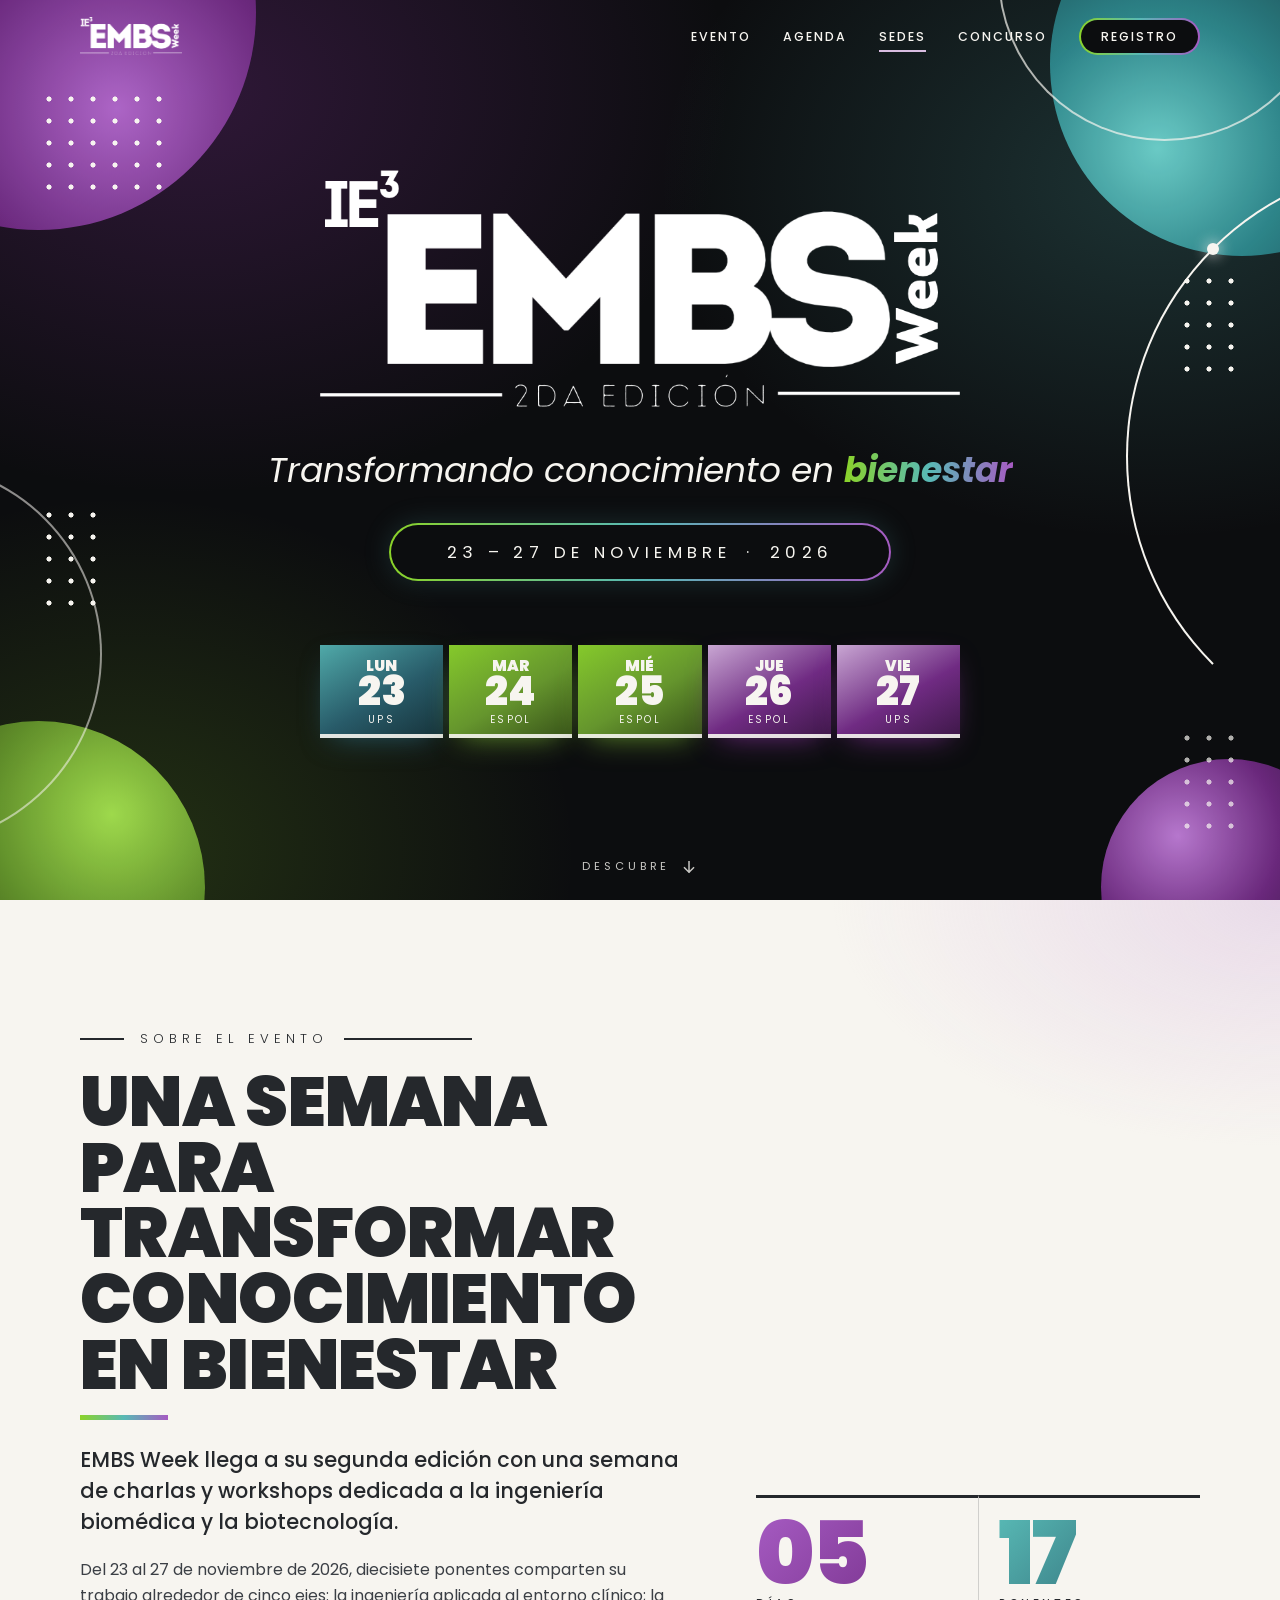
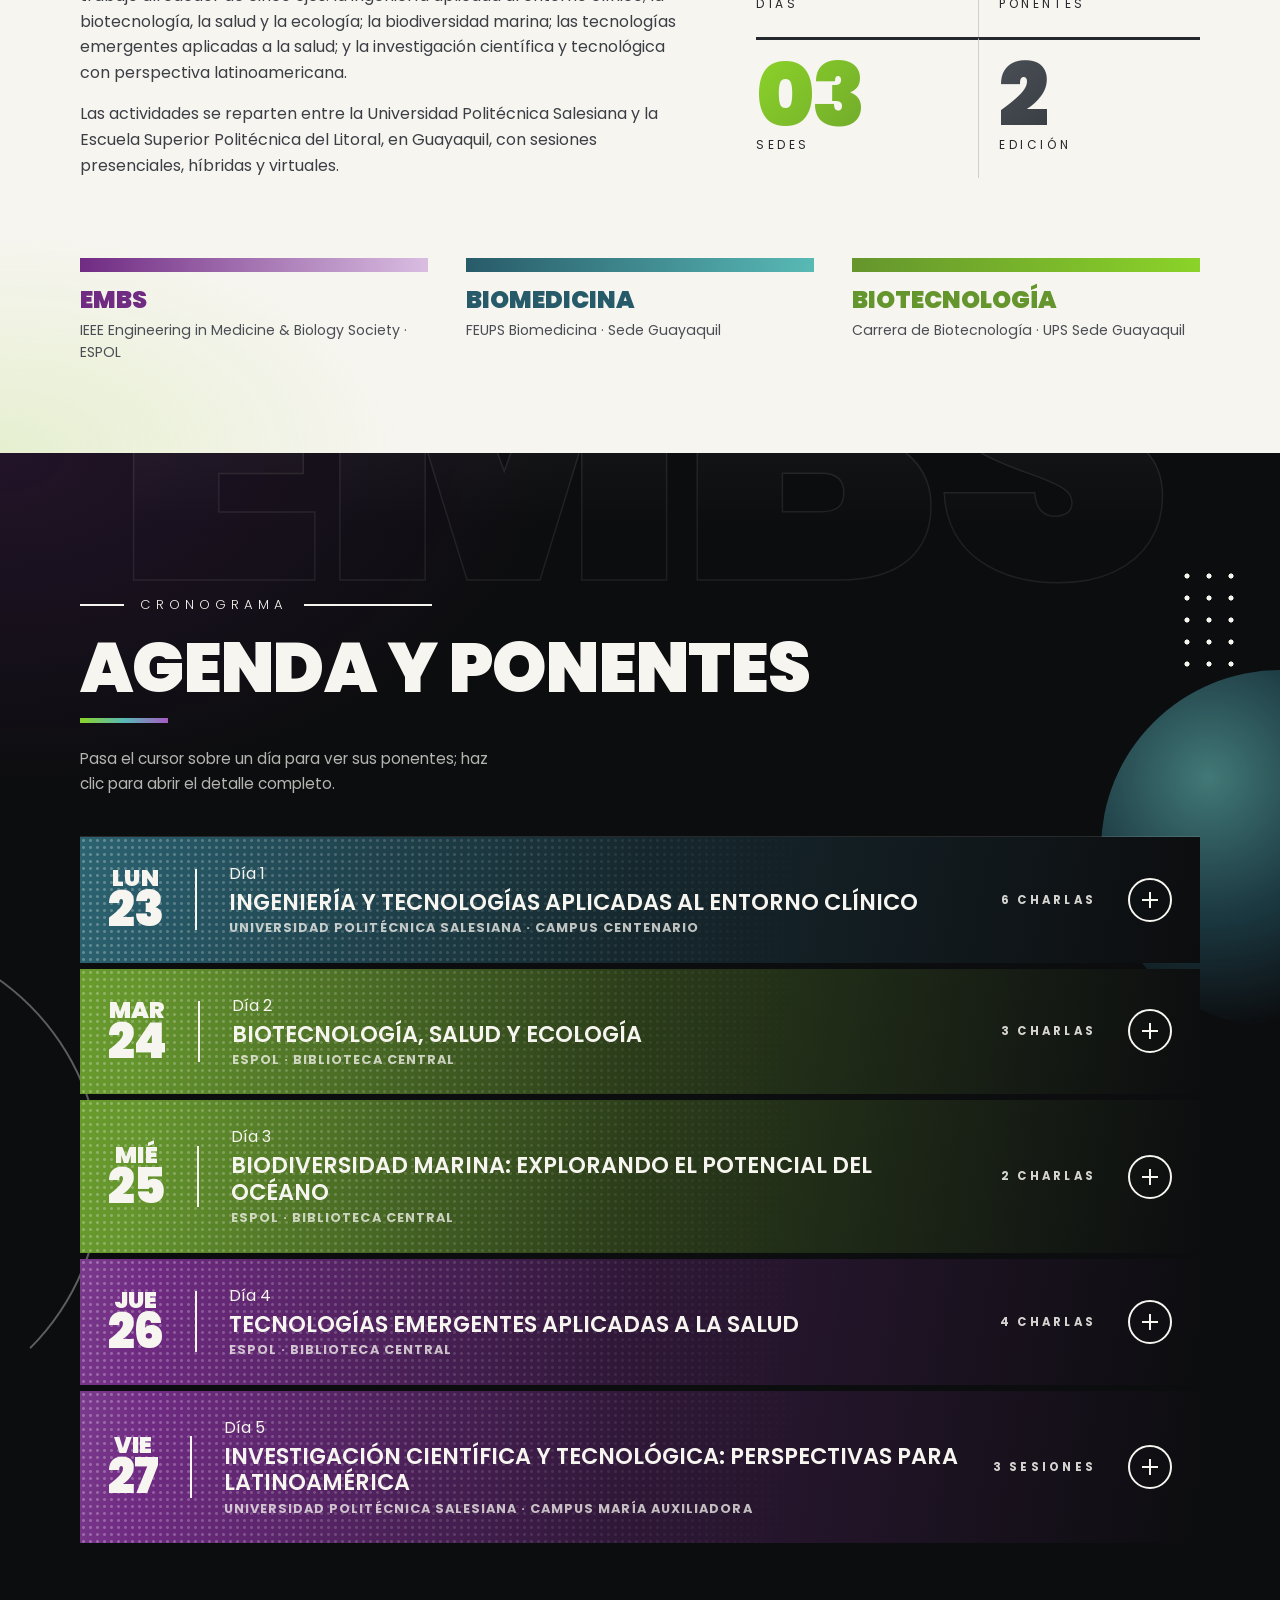
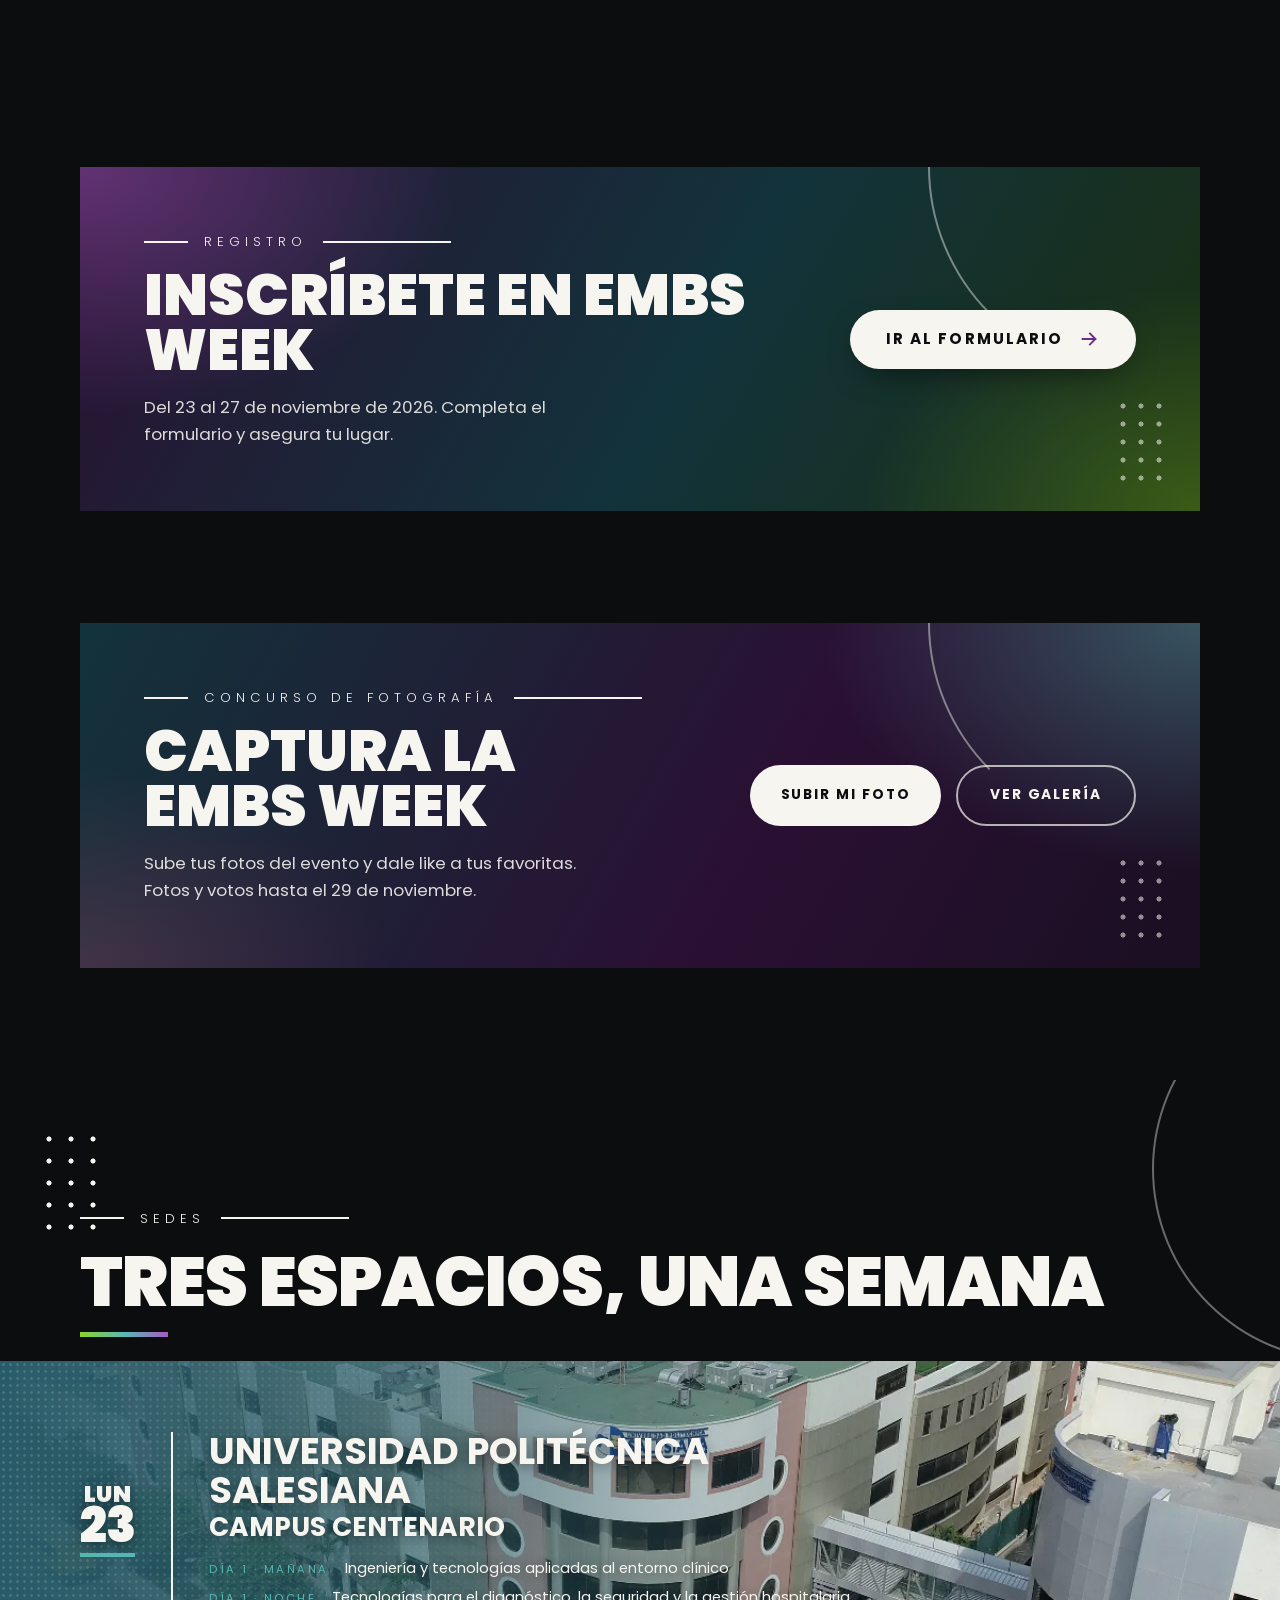
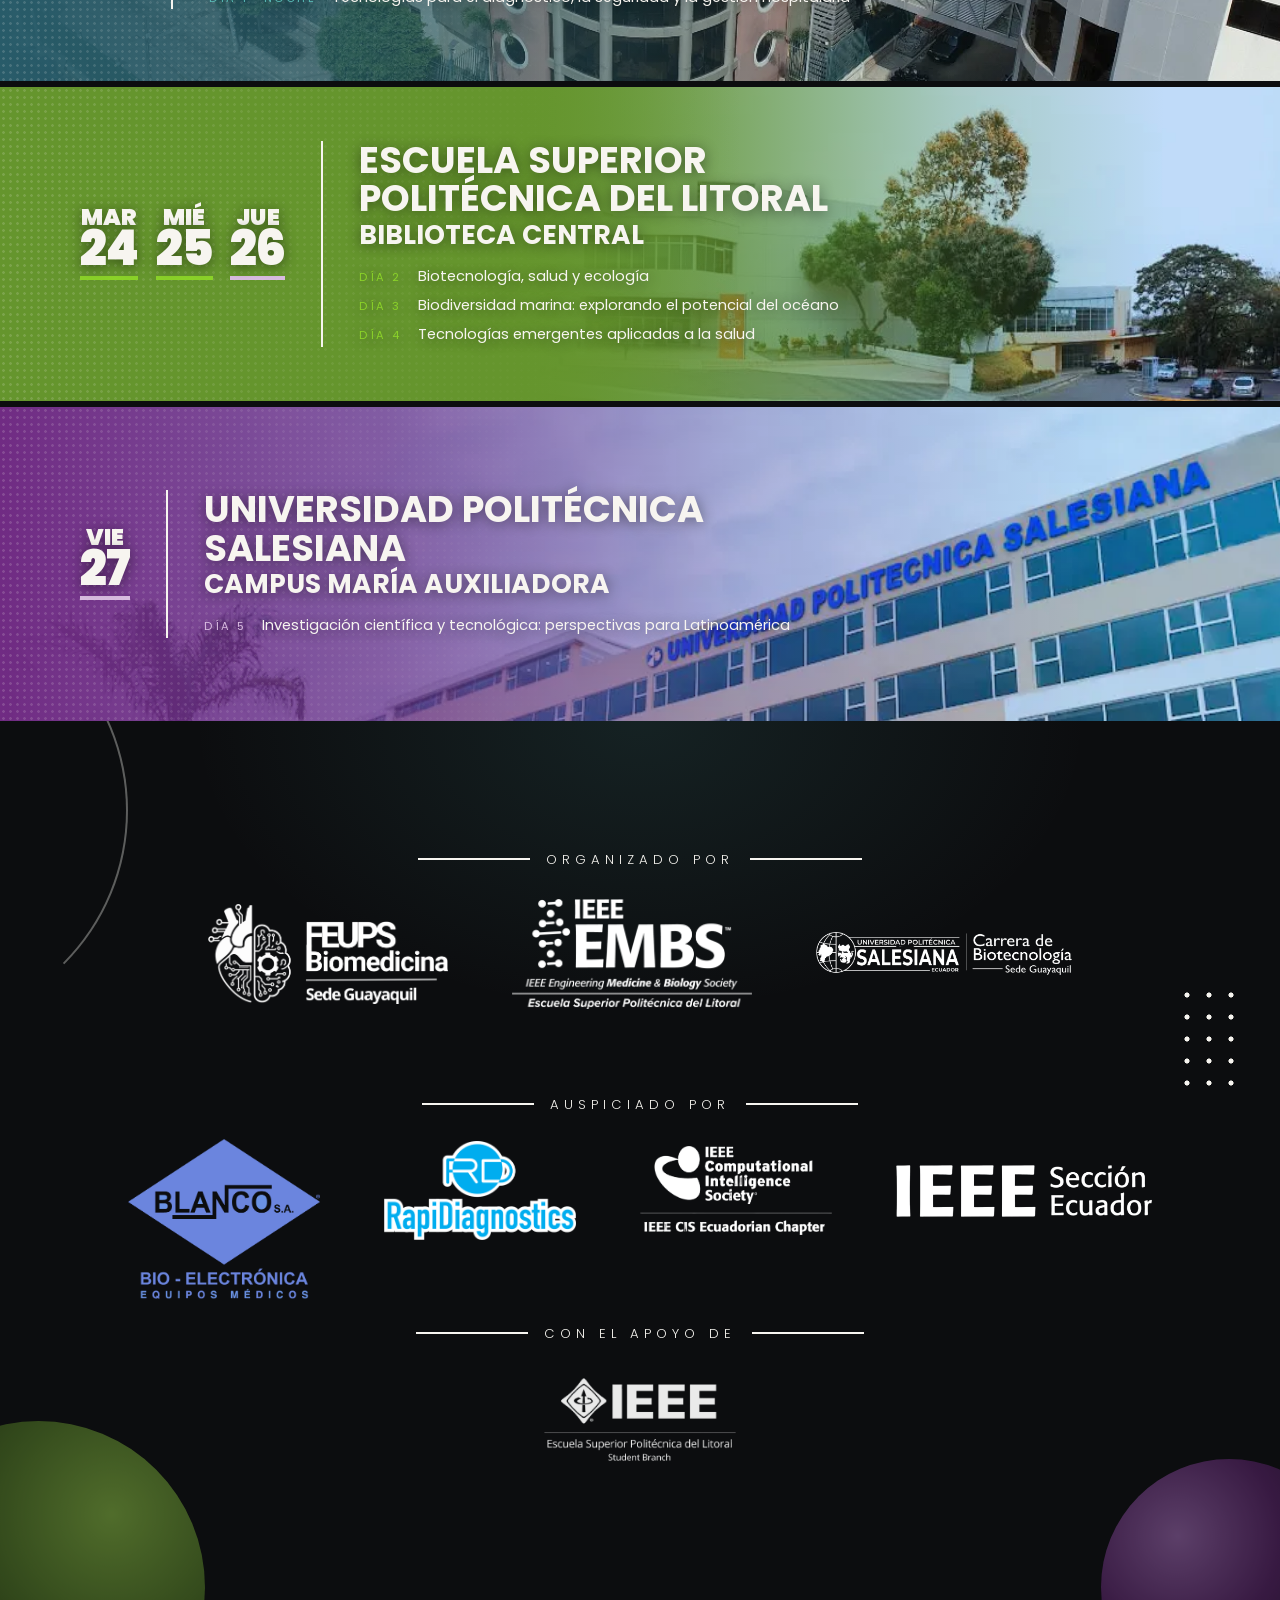
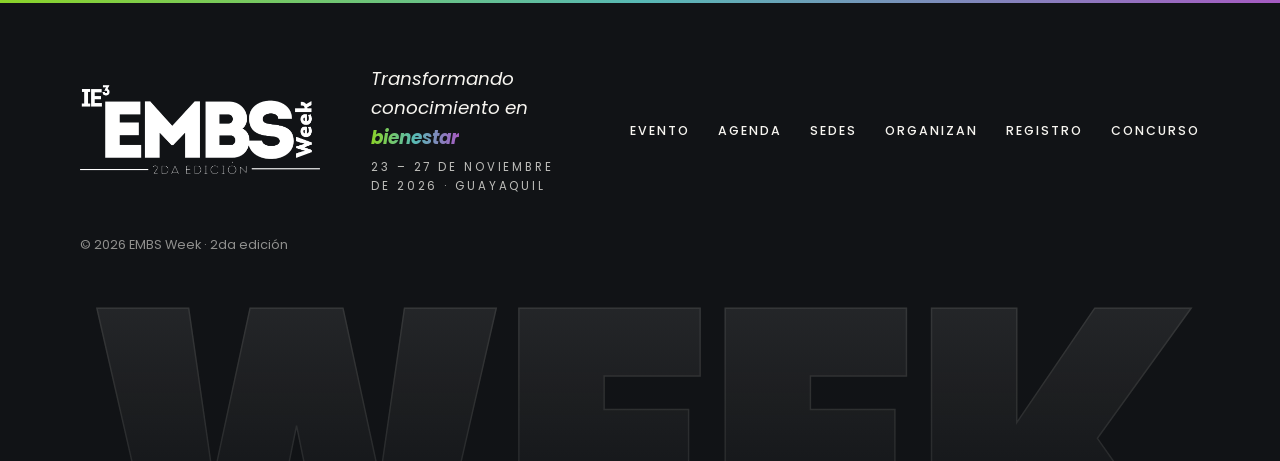
==== index.html @ dae5c48c "Add files via upload" ====
<!DOCTYPE html>
<html lang="es">
<head>
  <meta charset="utf-8">
  <meta name="viewport" content="width=device-width, initial-scale=1">
  <title>EMBS Week 2026 · 2da edición · 23 – 27 de noviembre</title>
  <meta name="description" content="EMBS Week 2026, segunda edición. Del 23 al 27 de noviembre: charlas y workshops de ingeniería biomédica y biotecnología en la Universidad Politécnica Salesiana y la ESPOL, Guayaquil.">
  <meta name="theme-color" content="#25282C">
  <link rel="icon" type="image/png" href="assets/img/logos/embs-week.png">

  <link rel="preconnect" href="https://fonts.googleapis.com">
  <link rel="preconnect" href="https://fonts.gstatic.com" crossorigin>
  <link rel="stylesheet" href="https://fonts.googleapis.com/css2?family=Poppins:ital,wght@0,300;0,400;0,500;0,600;0,700;0,800;0,900;1,400;1,500&display=swap">
  <link rel="stylesheet" href="styles.css">
</head>
<body>

<!-- Iconos (sprite SVG) -->
<svg width="0" height="0" style="position:absolute" aria-hidden="true" focusable="false">
  <symbol id="i-clock" viewBox="0 0 24 24"><circle cx="12" cy="12" r="9.25" fill="none" stroke="currentColor" stroke-width="2"/><path d="M12 7v5.2l3.2 2" fill="none" stroke="currentColor" stroke-width="2" stroke-linecap="round" stroke-linejoin="round"/></symbol>
  <symbol id="i-pin" viewBox="0 0 24 24"><path d="M12 21s-6.5-6.1-6.5-11a6.5 6.5 0 0 1 13 0c0 4.9-6.5 11-6.5 11z" fill="none" stroke="currentColor" stroke-width="2" stroke-linejoin="round"/><circle cx="12" cy="10" r="2.3" fill="none" stroke="currentColor" stroke-width="2"/></symbol>
  <symbol id="i-arrow" viewBox="0 0 24 24"><path d="M5 12h14M13 6l6 6-6 6" fill="none" stroke="currentColor" stroke-width="2" stroke-linecap="square"/></symbol>
</svg>

<a class="skip" href="#contenido">Saltar al contenido</a>

<!-- ============ NAVEGACIÓN ============ -->
<header class="nav" data-nav>
  <div class="nav__bar wrap">
    <a class="nav__brand" href="#inicio" aria-label="EMBS Week, ir al inicio">
      <img src="assets/img/logos/embs-week.png" alt="" width="930" height="345">
    </a>
    <nav class="nav__menu" id="menu" aria-label="Principal">
      <ul>
        <li><a href="#evento">Evento</a></li>
        <li><a href="#agenda">Agenda</a></li>
        <li><a href="#sedes">Sedes</a></li>
        <li><a href="concurso.html">Concurso</a></li>
        <li><a class="nav__cta" href="#registro">Registro</a></li>
        <!-- Etapa 2/3: <li><a href="#participa">Participa</a></li> <li><a href="#galeria">Galería</a></li> -->
      </ul>
          </nav>
    <button class="nav__burger" type="button" aria-expanded="false" aria-controls="menu" data-burger>
      <span class="sr-only">Abrir menú</span>
      <span class="nav__burger-lines" aria-hidden="true"></span>
    </button>
  </div>
</header>

<main id="contenido">

  <!-- ============ INICIO ============ -->
  <section class="hero" id="inicio" aria-labelledby="hero-title">
    <div class="hero__deco" aria-hidden="true">
      <span class="orb orb--purple"></span>
      <span class="orb orb--petrol"></span>
      <span class="orb orb--leaf"></span>
      <span class="orb orb--purple-sm"></span>
      <span class="ring ring--a"></span>
      <span class="ring ring--b"></span>
      <span class="ring ring--c"></span>
      <span class="dots dots--5x6 dots--tl"></span>
      <span class="dots dots--3x5 dots--r"></span>
      <span class="dots dots--3x5 dots--l"></span>
      <span class="dots dots--3x5 dots--br"></span>
    </div>

    <div class="hero__content wrap">
      <h1 id="hero-title" class="hero__logo">
        <img src="assets/img/logos/embs-week.png" alt="IE³ EMBS Week · 2da edición" width="930" height="345">
      </h1>
      <p class="hero__tagline">Transformando conocimiento <br class="br-sm">en <span class="grad-word">bienestar</span></p>
      <p class="pill">23 – 27 de noviembre <span class="pill__sep" aria-hidden="true">·</span> 2026</p>

      <nav class="week" aria-label="Días del evento">
        <ol>
          <li><a href="#dia-1" data-open-day="dia-1" style="--c1:#285B69;--c2:#58B9B5"><span class="week__dow">Lun</span><span class="week__num">23</span><span class="week__venue">UPS</span></a></li>
          <li><a href="#dia-2" data-open-day="dia-2" style="--c1:#65952D;--c2:#8BD329"><span class="week__dow">Mar</span><span class="week__num">24</span><span class="week__venue">ESPOL</span></a></li>
          <li><a href="#dia-3" data-open-day="dia-3" style="--c1:#65952D;--c2:#8BD329"><span class="week__dow">Mié</span><span class="week__num">25</span><span class="week__venue">ESPOL</span></a></li>
          <li><a href="#dia-4" data-open-day="dia-4" style="--c1:#702B83;--c2:#D9BDE1"><span class="week__dow">Jue</span><span class="week__num">26</span><span class="week__venue">ESPOL</span></a></li>
          <li><a href="#dia-5" data-open-day="dia-5" style="--c1:#702B83;--c2:#D9BDE1"><span class="week__dow">Vie</span><span class="week__num">27</span><span class="week__venue">UPS</span></a></li>
        </ol>
      </nav>
    </div>

    <a class="hero__scroll" href="#evento"><span>Descubre</span><svg aria-hidden="true"><use href="#i-arrow"/></svg></a>
  </section>

  <!-- ============ SOBRE EL EVENTO ============ -->
  <section class="about" id="evento" aria-labelledby="about-title">
    <div class="wrap about__grid">
      <div class="about__text">
        <p class="eyebrow eyebrow--dark"><span>Sobre el evento</span></p>
        <h2 id="about-title" class="title title--dark">Una semana para transformar conocimiento en bienestar</h2>
        <!-- TEXTO PROVISIONAL construido solo con datos de los flyers. Reemplazar/ampliar con el texto del dossier. -->
        <p class="lead">EMBS Week llega a su segunda edición con una semana de charlas y workshops dedicada a la ingeniería biomédica y la biotecnología.</p>
        <p>Del 23 al 27 de noviembre de 2026, diecisiete ponentes comparten su trabajo alrededor de cinco ejes: la ingeniería aplicada al entorno clínico; la biotecnología, la salud y la ecología; la biodiversidad marina; las tecnologías emergentes aplicadas a la salud; y la investigación científica y tecnológica con perspectiva latinoamericana.</p>
        <p>Las actividades se reparten entre la Universidad Politécnica Salesiana y la Escuela Superior Politécnica del Litoral, en Guayaquil, con sesiones presenciales, híbridas y virtuales.</p>
      </div>

      <dl class="stats">
        <div class="stat stat--purple"><dt>Días</dt><dd>05</dd></div>
        <div class="stat stat--petrol"><dt>Ponentes</dt><dd>17</dd></div>
        <div class="stat stat--leaf"><dt>Sedes</dt><dd>03</dd></div>
        <div class="stat stat--ink"><dt>Edición</dt><dd>2<sup>da</sup></dd></div>
      </dl>
    </div>

    <div class="wrap">
      <ul class="pillars" aria-label="Organizaciones y su color en la identidad">
        <li class="pillar" style="--c1:#702B83;--c2:#D9BDE1">
          <span class="pillar__bar" aria-hidden="true"></span>
          <p class="pillar__key">EMBS</p>
          <p class="pillar__name">IEEE Engineering in Medicine &amp; Biology Society · ESPOL</p>
        </li>
        <li class="pillar" style="--c1:#285B69;--c2:#58B9B5">
          <span class="pillar__bar" aria-hidden="true"></span>
          <p class="pillar__key">Biomedicina</p>
          <p class="pillar__name">FEUPS Biomedicina · Sede Guayaquil</p>
        </li>
        <li class="pillar" style="--c1:#65952D;--c2:#8BD329">
          <span class="pillar__bar" aria-hidden="true"></span>
          <p class="pillar__key">Biotecnología</p>
          <p class="pillar__name">Carrera de Biotecnología · UPS Sede Guayaquil</p>
        </li>
      </ul>
    </div>
  </section>

  <!-- ============ AGENDA ============ -->
  <section class="agenda" id="agenda" aria-labelledby="agenda-title">
    <span class="ghost ghost--top" aria-hidden="true">EMBS</span>
    <div class="hero__deco" aria-hidden="true">
      <span class="orb orb--agenda"></span>
      <span class="ring ring--agenda"></span>
      <span class="dots dots--3x5 dots--agenda"></span>
    </div>
    <div class="wrap">
      <p class="eyebrow"><span>Cronograma</span></p>
      <h2 id="agenda-title" class="title">Agenda y ponentes</h2>
      <p class="agenda__hint"><span class="hint-hover">Pasa el cursor sobre un día para ver sus ponentes; haz clic para abrir el detalle completo.</span><span class="hint-touch">Toca un día para ver sus ponentes, horarios y sede.</span></p>

      <div class="days">

        <!-- ===== DÍA 1 ===== -->
        <article class="day" id="dia-1" data-day style="--c1:#285B69;--c2:#58B9B5">
          <h3 class="day__head">
            <button class="day__toggle" type="button" aria-expanded="false" aria-controls="dia-1-panel" id="dia-1-btn">
              <span class="date"><span class="date__dow">Lun</span><span class="date__num">23</span></span>
              <span class="day__info">
                <span class="day__n">Día 1</span>
                <span class="day__theme">Ingeniería y tecnologías aplicadas al entorno clínico</span>
                <span class="day__venue">Universidad Politécnica Salesiana · Campus Centenario</span>
              </span>
              <span class="day__count">6 charlas</span>
              <span class="day__icon" aria-hidden="true"></span>
            </button>
          </h3>
          <div class="day__panel" id="dia-1-panel" role="region" aria-labelledby="dia-1-btn">
            <div class="day__inner">
              <ul class="talks talks--3">
                <li class="talk">
                  <figure class="avatar" data-photo="assets/img/ponentes/edwin-valarezo.webp" data-name="Edwin Valarezo"><span>EV</span></figure>
                  <div class="talk__body">
                    <p class="talk__name">Ph.D. Edwin Valarezo</p>
                    <p class="talk__meta"><span class="time"><svg aria-hidden="true"><use href="#i-clock"/></svg>10:00 AM</span><span class="mode">Presencial</span></p>
                    <p class="talk__title">Democratización de la Ingeniería Biomédica</p>
                    <a class="talk__cta" data-registro="" href="#" hidden>Registrarme</a>
                  </div>
                </li>
                <li class="talk">
                  <figure class="avatar" data-photo="assets/img/ponentes/miguel-yapur.webp" data-name="Miguel Yapur"><span>MY</span></figure>
                  <div class="talk__body">
                    <p class="talk__name">MSc. Miguel Yapur</p>
                    <p class="talk__meta"><span class="time"><svg aria-hidden="true"><use href="#i-clock"/></svg>11:00 AM</span><span class="mode">Presencial</span></p>
                    <p class="talk__title">Accidentes Eléctricos en Áreas Médicas</p>
                    <a class="talk__cta" data-registro="" href="#" hidden>Registrarme</a>
                  </div>
                </li>
                <li class="talk">
                  <figure class="avatar" data-photo="assets/img/ponentes/andres-nenger.webp" data-name="Andrés Nenger"><span>AN</span></figure>
                  <div class="talk__body">
                    <p class="talk__name">MSc. Andrés Nenger</p>
                    <p class="talk__meta"><span class="time"><svg aria-hidden="true"><use href="#i-clock"/></svg>01:00 PM</span><span class="mode">Presencial</span></p>
                    <p class="talk__title">Esfuerzos y guías quirúrgicas en prótesis de cadera</p>
                    <a class="talk__cta" data-registro="" href="#" hidden>Registrarme</a>
                  </div>
                </li>
              </ul>
              <p class="pause detail">Descanso <span>12:00 PM – 01:00 PM</span></p>

              <p class="block-label"><span class="block-label__tag">Noche</span> Tecnologías para el diagnóstico, la seguridad y la gestión hospitalaria</p>
              <ul class="talks talks--3">
                <li class="talk">
                  <figure class="avatar" data-photo="assets/img/ponentes/ruben-puma.webp" data-name="Ruben Puma"><span>RP</span></figure>
                  <div class="talk__body">
                    <p class="talk__name">MSc. Ruben Puma</p>
                    <p class="talk__meta"><span class="time"><svg aria-hidden="true"><use href="#i-clock"/></svg>06:00 PM</span><span class="mode mode--alt">Híbrida</span></p>
                    <p class="talk__title">Ciberseguridad en el sector de la salud pública</p>
                    <a class="talk__cta" data-registro="" href="#" hidden>Registrarme</a>
                  </div>
                </li>
                <li class="talk">
                  <figure class="avatar" data-photo="assets/img/ponentes/ulises-panora.webp" data-name="Ulises Pañora"><span>UP</span></figure>
                  <div class="talk__body">
                    <p class="talk__name">MSc. Ulises Pañora</p>
                    <p class="talk__meta"><span class="time"><svg aria-hidden="true"><use href="#i-clock"/></svg>06:45 PM</span><span class="mode mode--alt">Híbrida</span></p>
                    <p class="talk__title">Redes de gases medicinales y sus principales aplicaciones en entornos hospitalarios</p>
                    <a class="talk__cta" data-registro="" href="#" hidden>Registrarme</a>
                  </div>
                </li>
                <li class="talk">
                  <figure class="avatar" data-photo="assets/img/ponentes/jose-rendon.webp" data-name="José Rendón"><span>JR</span></figure>
                  <div class="talk__body">
                    <p class="talk__name">MSc. José Rendón</p>
                    <p class="talk__meta"><span class="time"><svg aria-hidden="true"><use href="#i-clock"/></svg>07:30 PM</span><span class="mode mode--alt">Híbrida</span></p>
                    <p class="talk__title">Ingeniería Clínica en el Entorno Hospitalario: Seguridad Eléctrica, Tecnovigilancia y Criterio Técnico Aplicado</p>
                    <a class="talk__cta" data-registro="" href="#" hidden>Registrarme</a>
                  </div>
                </li>
              </ul>

              <footer class="vband detail">
                <span class="vband__media" style="--photo:url('assets/img/sedes/ups-centenario.webp')" aria-hidden="true"></span>
                <span class="date date--band"><span class="date__dow">Lun</span><span class="date__num">23</span></span>
                <span class="vband__rule" aria-hidden="true"></span>
                <p class="vband__name">Universidad Politécnica Salesiana <span>Campus Centenario</span></p>
              </footer>
            </div>
          </div>
        </article>

        <!-- ===== DÍA 2 ===== -->
        <article class="day" id="dia-2" data-day style="--c1:#65952D;--c2:#8BD329">
          <h3 class="day__head">
            <button class="day__toggle" type="button" aria-expanded="false" aria-controls="dia-2-panel" id="dia-2-btn">
              <span class="date"><span class="date__dow">Mar</span><span class="date__num">24</span></span>
              <span class="day__info">
                <span class="day__n">Día 2</span>
                <span class="day__theme">Biotecnología, salud y ecología</span>
                <span class="day__venue">ESPOL · Biblioteca Central</span>
              </span>
              <span class="day__count">3 charlas</span>
              <span class="day__icon" aria-hidden="true"></span>
            </button>
          </h3>
          <div class="day__panel" id="dia-2-panel" role="region" aria-labelledby="dia-2-btn">
            <div class="day__inner">
              <ul class="talks talks--3">
                <li class="talk">
                  <figure class="avatar" data-photo="assets/img/ponentes/eduardo-sanchez.webp" data-name="Eduardo Sanchez"><span>ES</span></figure>
                  <div class="talk__body">
                    <p class="talk__name">Ph.D. Eduardo Sanchez</p>
                    <p class="talk__meta"><span class="time"><svg aria-hidden="true"><use href="#i-clock"/></svg>10:00 AM</span><span class="mode">Presencial</span></p>
                    <p class="talk__title">Biotecnología aplicada al agro y al estudio de sistemas biológicos</p>
                    <a class="talk__cta" data-registro="" href="#" hidden>Registrarme</a>
                  </div>
                </li>
                <li class="talk">
                  <figure class="avatar" data-photo="assets/img/ponentes/marynes-montiel.webp" data-name="Marynes Montiel"><span>MM</span></figure>
                  <div class="talk__body">
                    <p class="talk__name">PhD. Marynes Montiel</p>
                    <p class="talk__meta"><span class="time"><svg aria-hidden="true"><use href="#i-clock"/></svg>11:00 AM</span><span class="mode">Presencial</span></p>
                    <p class="talk__title">Los bacteriófagos: una alternativa para el control de bacterias resistentes</p>
                    <a class="talk__cta" data-registro="" href="#" hidden>Registrarme</a>
                  </div>
                </li>
                <li class="talk">
                  <figure class="avatar" data-photo="assets/img/ponentes/daniela-romero.webp" data-name="Daniela Romero"><span>DR</span></figure>
                  <div class="talk__body">
                    <p class="talk__name">Est. Daniela Romero</p>
                    <p class="talk__meta"><span class="time"><svg aria-hidden="true"><use href="#i-clock"/></svg>01:00 PM</span><span class="mode">Presencial</span></p>
                    <p class="talk__title"><span class="kind">Workshop</span> Aplicación de Netlogo en patrones de biodiversidad del Ecuador</p>
                    <a class="talk__cta" data-registro="" href="#" hidden>Registrarme</a>
                  </div>
                </li>
              </ul>
              <p class="pause detail">Descanso <span>12:00 PM – 01:00 PM</span></p>
              <footer class="vband detail">
                <span class="vband__media" style="--photo:url('assets/img/sedes/espol-biblioteca.webp');--pos:50% 78%" aria-hidden="true"></span>
                <span class="date date--band"><span class="date__dow">Mar</span><span class="date__num">24</span></span>
                <span class="vband__rule" aria-hidden="true"></span>
                <p class="vband__name">Escuela Superior Politécnica del Litoral <span>Biblioteca Central</span></p>
              </footer>
            </div>
          </div>
        </article>

        <!-- ===== DÍA 3 ===== -->
        <article class="day" id="dia-3" data-day style="--c1:#65952D;--c2:#8BD329">
          <h3 class="day__head">
            <button class="day__toggle" type="button" aria-expanded="false" aria-controls="dia-3-panel" id="dia-3-btn">
              <span class="date"><span class="date__dow">Mié</span><span class="date__num">25</span></span>
              <span class="day__info">
                <span class="day__n">Día 3</span>
                <span class="day__theme">Biodiversidad marina: explorando el potencial del océano</span>
                <span class="day__venue">ESPOL · Biblioteca Central</span>
              </span>
              <span class="day__count">2 charlas</span>
              <span class="day__icon" aria-hidden="true"></span>
            </button>
          </h3>
          <div class="day__panel" id="dia-3-panel" role="region" aria-labelledby="dia-3-btn">
            <div class="day__inner">
              <ul class="talks talks--2">
                <li class="talk">
                  <figure class="avatar" data-photo="assets/img/ponentes/karla-jaramillo.webp" data-name="Karla Jaramillo"><span>KJ</span></figure>
                  <div class="talk__body">
                    <p class="talk__name">Ph.D. Karla Jaramillo</p>
                    <p class="talk__meta"><span class="time"><svg aria-hidden="true"><use href="#i-clock"/></svg>10:00 AM</span><span class="mode">Presencial</span></p>
                    <p class="talk__title">Revelando la biodiversidad oculta del océano: taxonomía integrativa y biodescubrimiento marino en el Pacífico Oriental Tropical</p>
                    <a class="talk__cta" data-registro="" href="#" hidden>Registrarme</a>
                  </div>
                </li>
                <li class="talk">
                  <figure class="avatar" data-photo="assets/img/ponentes/janeth-galarza.webp" data-name="Janeth Galarza"><span>JG</span></figure>
                  <div class="talk__body">
                    <p class="talk__name">Ph.D. Janeth Galarza</p>
                    <p class="talk__meta"><span class="time"><svg aria-hidden="true"><use href="#i-clock"/></svg>11:00 AM</span><span class="mode">Presencial</span></p>
                    <p class="talk__title">Biotecnología de microalgas nativas: inducción de carotenoides en <i>Dunaliella</i> sp. y su potencial aplicación en la nutrición y desarrollo de peces y crustáceos</p>
                    <a class="talk__cta" data-registro="" href="#" hidden>Registrarme</a>
                  </div>
                </li>
              </ul>
              <footer class="vband detail">
                <span class="vband__media" style="--photo:url('assets/img/sedes/espol-biblioteca.webp');--pos:50% 78%" aria-hidden="true"></span>
                <span class="date date--band"><span class="date__dow">Mié</span><span class="date__num">25</span></span>
                <span class="vband__rule" aria-hidden="true"></span>
                <p class="vband__name">Escuela Superior Politécnica del Litoral <span>Biblioteca Central</span></p>
              </footer>
            </div>
          </div>
        </article>

        <!-- ===== DÍA 4 ===== -->
        <article class="day" id="dia-4" data-day style="--c1:#702B83;--c2:#D9BDE1">
          <h3 class="day__head">
            <button class="day__toggle" type="button" aria-expanded="false" aria-controls="dia-4-panel" id="dia-4-btn">
              <span class="date"><span class="date__dow">Jue</span><span class="date__num">26</span></span>
              <span class="day__info">
                <span class="day__n">Día 4</span>
                <span class="day__theme">Tecnologías emergentes aplicadas a la salud</span>
                <span class="day__venue">ESPOL · Biblioteca Central</span>
              </span>
              <span class="day__count">4 charlas</span>
              <span class="day__icon" aria-hidden="true"></span>
            </button>
          </h3>
          <div class="day__panel" id="dia-4-panel" role="region" aria-labelledby="dia-4-btn">
            <div class="day__inner">
              <ul class="talks talks--4">
                <li class="talk">
                  <figure class="avatar" data-photo="assets/img/ponentes/jonathan-zambrano.webp" data-name="Jonathan Zambrano"><span>JZ</span></figure>
                  <div class="talk__body">
                    <p class="talk__name">Est. Jonathan Zambrano</p>
                    <p class="talk__meta"><span class="time"><svg aria-hidden="true"><use href="#i-clock"/></svg>09:30 AM</span><span class="mode">Presencial</span></p>
                    <p class="talk__title"><span class="kind">Workshop</span> Deep learning y Grad-CAM en resonancias cerebrales</p>
                    <a class="talk__cta" data-registro="" href="#" hidden>Registrarme</a>
                  </div>
                </li>
                <li class="talk">
                  <figure class="avatar" data-photo="assets/img/ponentes/darwin-caina.webp" data-name="Darwin Caina"><span>DC</span></figure>
                  <div class="talk__body">
                    <p class="talk__name">Ph.D. Darwin Caina</p>
                    <p class="talk__meta"><span class="time"><svg aria-hidden="true"><use href="#i-clock"/></svg>11:00 AM</span><span class="mode">Presencial</span></p>
                    <p class="talk__title">Tecnologías emergentes para el tratamiento de la Diabetes</p>
                    <a class="talk__cta" data-registro="" href="#" hidden>Registrarme</a>
                  </div>
                </li>
                <li class="talk">
                  <figure class="avatar" data-photo="assets/img/ponentes/michelle-viscaino.webp" data-name="Michelle Viscaino"><span>MV</span></figure>
                  <div class="talk__body">
                    <p class="talk__name">Ph.D. Michelle Viscaino</p>
                    <p class="talk__meta"><span class="time"><svg aria-hidden="true"><use href="#i-clock"/></svg>01:00 PM</span><span class="mode">Presencial</span></p>
                    <p class="talk__title">Ver, integrar y predecir: sistemas inteligentes multimodales en el apoyo al diagnóstico clínico</p>
                    <a class="talk__cta" data-registro="" href="#" hidden>Registrarme</a>
                  </div>
                </li>
                <li class="talk">
                  <figure class="avatar" data-photo="assets/img/ponentes/andres-navarro.webp" data-name="Andres Navarro"><span>AN</span></figure>
                  <div class="talk__body">
                    <p class="talk__name">Ph.D. Andres Navarro</p>
                    <p class="talk__meta"><span class="time"><svg aria-hidden="true"><use href="#i-clock"/></svg>07:00 PM</span><span class="mode mode--alt">Virtual</span></p>
                    <p class="talk__title">IA y tecnologías de apoyo diagnóstico para Parkinson</p>
                    <a class="talk__cta" data-registro="" href="#" hidden>Registrarme</a>
                  </div>
                </li>
              </ul>
              <p class="pause detail">Descanso <span>12:00 PM – 01:00 PM</span></p>
              <footer class="vband detail">
                <span class="vband__media" style="--photo:url('assets/img/sedes/espol-biblioteca.webp');--pos:50% 78%" aria-hidden="true"></span>
                <span class="date date--band"><span class="date__dow">Jue</span><span class="date__num">26</span></span>
                <span class="vband__rule" aria-hidden="true"></span>
                <p class="vband__name">Escuela Superior Politécnica del Litoral <span>Biblioteca Central</span></p>
              </footer>
            </div>
          </div>
        </article>

        <!-- ===== DÍA 5 ===== -->
        <article class="day" id="dia-5" data-day style="--c1:#702B83;--c2:#D9BDE1">
          <h3 class="day__head">
            <button class="day__toggle" type="button" aria-expanded="false" aria-controls="dia-5-panel" id="dia-5-btn">
              <span class="date"><span class="date__dow">Vie</span><span class="date__num">27</span></span>
              <span class="day__info">
                <span class="day__n">Día 5</span>
                <span class="day__theme">Investigación científica y tecnológica: perspectivas para Latinoamérica</span>
                <span class="day__venue">Universidad Politécnica Salesiana · Campus María Auxiliadora</span>
              </span>
              <span class="day__count">3 sesiones</span>
              <span class="day__icon" aria-hidden="true"></span>
            </button>
          </h3>
          <div class="day__panel" id="dia-5-panel" role="region" aria-labelledby="dia-5-btn">
            <div class="day__inner">
              <ul class="talks talks--3">
                <li class="talk talk--group">
                  <figure class="avatar avatar--group" data-photo="" data-name="Sesiones temáticas">
                    <svg viewBox="0 0 48 48" aria-hidden="true"><circle cx="24" cy="17" r="7" fill="currentColor"/><path d="M11 38c0-7.2 5.8-12 13-12s13 4.8 13 12z" fill="currentColor"/><circle cx="11" cy="20" r="5" fill="currentColor" opacity=".55"/><circle cx="37" cy="20" r="5" fill="currentColor" opacity=".55"/></svg>
                  </figure>
                  <div class="talk__body">
                    <p class="talk__name">Sesiones temáticas</p>
                    <p class="talk__meta"><span class="time"><svg aria-hidden="true"><use href="#i-clock"/></svg>09:30 AM</span><span class="mode">Presencial</span></p>
                    <p class="talk__title">Espacios académicos para explorar distintas áreas de la Ingeniería Biomédica y la Biotecnología</p>
                  </div>
                </li>
                <li class="talk">
                  <figure class="avatar" data-photo="assets/img/ponentes/fernanda-bertuccez.webp" data-name="Fernanda Bertuccez"><span>FB</span></figure>
                  <div class="talk__body">
                    <p class="talk__name">Ph.D. Fernanda Bertuccez</p>
                    <p class="talk__meta"><span class="time"><svg aria-hidden="true"><use href="#i-clock"/></svg>10:30 AM</span><span class="mode">Presencial</span></p>
                    <p class="talk__title">Innovación en medicina reproductiva: análisis de datos mediante IA y aplicaciones especializadas</p>
                    <a class="talk__cta" data-registro="" href="#" hidden>Registrarme</a>
                  </div>
                </li>
                <li class="talk">
                  <figure class="avatar" data-photo="assets/img/ponentes/monica-huerta.webp" data-name="Mónica Huerta"><span>MH</span></figure>
                  <div class="talk__body">
                    <p class="talk__name">Ph.D. Mónica Huerta</p>
                    <p class="talk__meta"><span class="time"><svg aria-hidden="true"><use href="#i-clock"/></svg>11:20 AM</span><span class="mode">Presencial</span></p>
                    <p class="talk__title">Retos para el desarrollo de la Ingeniería Biomédica en Latinoamérica</p>
                    <a class="talk__cta" data-registro="" href="#" hidden>Registrarme</a>
                  </div>
                </li>
              </ul>
              <p class="pause pause--end detail">Cierre <span>12:00 PM</span></p>
              <footer class="vband detail">
                <span class="vband__media" style="--photo:url('assets/img/sedes/ups-maria-auxiliadora.webp');--pos:60% 22%" aria-hidden="true"></span>
                <span class="date date--band"><span class="date__dow">Vie</span><span class="date__num">27</span></span>
                <span class="vband__rule" aria-hidden="true"></span>
                <p class="vband__name">Universidad Politécnica Salesiana <span>Campus María Auxiliadora</span></p>
              </footer>
            </div>
          </div>
        </article>

      </div>
    </div>
  </section>


  <!-- ============ REGISTRO ============ -->
  <section class="register" id="registro" aria-labelledby="register-title">
    <div class="wrap">
      <div class="register__card">
        <div class="hero__deco" aria-hidden="true">
          <span class="ring ring--register"></span>
          <span class="dots dots--3x5 dots--register"></span>
        </div>
        <div class="register__text">
          <p class="eyebrow"><span>Registro</span></p>
          <h2 id="register-title" class="register__title">Inscríbete en EMBS Week</h2>
          <p class="register__lead">Del 23 al 27 de noviembre de 2026. Completa el formulario y asegura tu lugar.</p>
        </div>
        <a class="register__btn" href="https://forms.gle/UhrchsQMtazd2Gvs6" target="_blank" rel="noopener">
          <span>Ir al formulario</span>
          <svg aria-hidden="true"><use href="#i-arrow"/></svg>
          <span class="sr-only">(se abre en una pestaña nueva)</span>
        </a>
      </div>
    </div>
  </section>

  <!-- ============ CONCURSO DE FOTOGRAFÍA ============ -->
  <section class="register" id="concurso" aria-labelledby="contest-title">
    <div class="wrap">
      <div class="register__card register__card--contest">
        <div class="hero__deco" aria-hidden="true">
          <span class="ring ring--register"></span>
          <span class="dots dots--3x5 dots--register"></span>
        </div>
        <div class="register__text">
          <p class="eyebrow"><span>Concurso de fotografía</span></p>
          <h2 id="contest-title" class="register__title">Captura la EMBS Week</h2>
          <p class="register__lead">Sube tus fotos del evento y dale like a tus favoritas. Fotos y votos hasta el 29 de noviembre.</p>
        </div>
        <div class="register__actions">
          <a class="btn btn--white" href="concurso.html#subir"><span>Subir mi foto</span></a>
          <a class="btn btn--ghost" href="concurso.html#galeria"><span>Ver galería</span></a>
        </div>
      </div>
    </div>
  </section>

  <!-- ============ SEDES ============ -->
  <section class="venues" id="sedes" aria-labelledby="venues-title">
    <div class="hero__deco" aria-hidden="true">
      <span class="ring ring--venues"></span>
      <span class="dots dots--3x5 dots--venues"></span>
    </div>
    <div class="wrap">
      <p class="eyebrow"><span>Sedes</span></p>
      <h2 id="venues-title" class="title">Tres espacios, una semana</h2>
    </div>

    <div class="venue-list">
      <!-- data-photo: ruta de la fotografía de la sede (etapa 2), p. ej. assets/img/sedes/ups-centenario.jpg -->
      <article class="venue" data-photo="assets/img/sedes/ups-centenario.webp" style="--c1:#285B69;--c2:#58B9B5">
        <div class="venue__media" aria-hidden="true"></div>
        <div class="venue__row wrap">
          <div class="venue__dates">
            <span class="date"><span class="date__dow">Lun</span><span class="date__num">23</span></span>
          </div>
          <span class="vband__rule" aria-hidden="true"></span>
          <div class="venue__text">
            <h3 class="venue__name">Universidad Politécnica Salesiana <span>Campus Centenario</span></h3>
            <ul class="venue__days">
              <li><b>Día 1 · Mañana</b> Ingeniería y tecnologías aplicadas al entorno clínico</li>
              <li><b>Día 1 · Noche</b> Tecnologías para el diagnóstico, la seguridad y la gestión hospitalaria</li>
            </ul>
          </div>
        </div>
      </article>

      <article class="venue venue--espol" data-photo="assets/img/sedes/espol-biblioteca.webp" style="--pos:50% 78%;--c1:#65952D;--c2:#8BD329">
        <div class="venue__media" aria-hidden="true"></div>
        <div class="venue__row wrap">
          <div class="venue__dates">
            <span class="date"><span class="date__dow">Mar</span><span class="date__num">24</span></span>
            <span class="date"><span class="date__dow">Mié</span><span class="date__num">25</span></span>
            <span class="date date--purple"><span class="date__dow">Jue</span><span class="date__num">26</span></span>
          </div>
          <span class="vband__rule" aria-hidden="true"></span>
          <div class="venue__text">
            <h3 class="venue__name">Escuela Superior Politécnica del Litoral <span>Biblioteca Central</span></h3>
            <ul class="venue__days">
              <li><b>Día 2</b> Biotecnología, salud y ecología</li>
              <li><b>Día 3</b> Biodiversidad marina: explorando el potencial del océano</li>
              <li><b>Día 4</b> Tecnologías emergentes aplicadas a la salud</li>
            </ul>
          </div>
        </div>
      </article>

      <article class="venue" data-photo="assets/img/sedes/ups-maria-auxiliadora.webp" style="--pos:60% 22%;--c1:#702B83;--c2:#D9BDE1">
        <div class="venue__media" aria-hidden="true"></div>
        <div class="venue__row wrap">
          <div class="venue__dates">
            <span class="date"><span class="date__dow">Vie</span><span class="date__num">27</span></span>
          </div>
          <span class="vband__rule" aria-hidden="true"></span>
          <div class="venue__text">
            <h3 class="venue__name">Universidad Politécnica Salesiana <span>Campus María Auxiliadora</span></h3>
            <ul class="venue__days">
              <li><b>Día 5</b> Investigación científica y tecnológica: perspectivas para Latinoamérica</li>
            </ul>
          </div>
        </div>
      </article>
    </div>
  </section>

  <!-- Etapa 2: <section id="participa"> participación fotográfica </section> -->
  <!-- Etapa 3: <section id="galeria"> galería de fotografías aprobadas y votaciones </section> -->

  <!-- ============ ORGANIZAN / AUSPICIAN / APOYAN ============ -->
  <section class="partners" id="organizan" aria-labelledby="partners-title">
    <div class="hero__deco hero__deco--soft" aria-hidden="true">
      <span class="orb orb--leaf"></span>
      <span class="orb orb--purple-sm"></span>
      <span class="ring ring--partners"></span>
      <span class="dots dots--3x5 dots--r"></span>
    </div>
    <div class="wrap">
      <h2 id="partners-title" class="sr-only">Organizadores, auspiciantes y aliados</h2>

      <div class="partners__group">
        <p class="eyebrow eyebrow--center"><span>Organizado por</span></p>
        <ul class="logos logos--lg">
          <li><img src="assets/img/logos/feups-biomedicina.png" alt="FEUPS Biomedicina, Sede Guayaquil" width="1018" height="423" loading="lazy"></li>
          <li><img src="assets/img/logos/ieee-embs-espol.png" alt="IEEE Engineering in Medicine and Biology Society, Escuela Superior Politécnica del Litoral" width="989" height="452" loading="lazy"></li>
          <li class="logo--wide"><img src="assets/img/logos/ups-biotecnologia.png" alt="Universidad Politécnica Salesiana, Carrera de Biotecnología, Sede Guayaquil" width="942" height="157" loading="lazy"></li>
        </ul>
      </div>

      <div class="partners__group">
        <p class="eyebrow eyebrow--center"><span>Auspiciado por</span></p>
        <ul class="logos">
          <li><img src="assets/img/logos/blanco-sa.png" alt="Blanco S.A., Bio-electrónica, equipos médicos" width="976" height="814" loading="lazy"></li>
          <li><img src="assets/img/logos/rapidiagnostics.png" alt="RapiDiagnostics" width="837" height="432" loading="lazy"></li>
          <li><img src="assets/img/logos/ieee-cis-ecuador.png" alt="IEEE Computational Intelligence Society, Ecuadorian Chapter" width="982" height="457" loading="lazy"></li>
          <li class="logo--wide"><img src="assets/img/logos/ieee-seccion-ecuador.png" alt="IEEE Sección Ecuador" width="988" height="202" loading="lazy"></li>
        </ul>
      </div>

      <div class="partners__group">
        <p class="eyebrow eyebrow--center"><span>Con el apoyo de</span></p>
        <ul class="logos logos--single">
          <li><img src="assets/img/logos/ieee-espol-sb.png" alt="IEEE Escuela Superior Politécnica del Litoral Student Branch" width="898" height="390" loading="lazy"></li>
        </ul>
      </div>
    </div>
  </section>
</main>

<!-- ============ PIE ============ -->
<footer class="footer">
  <div class="wrap footer__grid">
    <img class="footer__logo" src="assets/img/logos/embs-week.png" alt="IE³ EMBS Week · 2da edición" width="930" height="345" loading="lazy">
    <div>
      <p class="footer__tag">Transformando conocimiento en <span class="grad-word">bienestar</span></p>
      <p class="footer__date">23 – 27 de noviembre de 2026 · Guayaquil</p>
    </div>
    <nav aria-label="Pie de página">
      <ul class="footer__nav">
        <li><a href="#evento">Evento</a></li>
        <li><a href="#agenda">Agenda</a></li>
        <li><a href="#sedes">Sedes</a></li>
        <li><a href="#organizan">Organizan</a></li>
        <li><a href="#registro">Registro</a></li>
        <li><a href="concurso.html">Concurso</a></li>
      </ul>
    </nav>
  </div>
  <p class="wrap footer__copy">© 2026 EMBS Week · 2da edición</p>
  <span class="ghost ghost--bottom" aria-hidden="true">WEEK</span>
</footer>

<script src="script.js" defer></script>
</body>
</html>
---- styles.css ----
/* =========================================================
   EMBS Week 2026 · 2da edición — Etapa 1 (estática)
   ========================================================= */

/* ---------- Tipografías oficiales ----------
   Coloca los archivos en assets/fonts/ con estos nombres.
   Mientras no estén, el navegador usa Poppins como respaldo. */
@font-face { font-family: "Intro"; font-weight: 900; font-display: swap;
  src: local("Intro Black"), local("Intro-Black"), url("assets/fonts/Intro-Black.woff2") format("woff2"); }
@font-face { font-family: "Intro"; font-weight: 700; font-display: swap;
  src: local("Intro Bold"), local("Intro-Bold"), url("assets/fonts/Intro-Bold.woff2") format("woff2"); }
@font-face { font-family: "Intro Rust Line"; font-weight: 400; font-display: swap;
  src: local("Intro Rust Line"), local("IntroRust-Line"), url("assets/fonts/IntroRust-Line.woff2") format("woff2"); }
@font-face { font-family: "Gotham"; font-weight: 500; font-display: swap;
  src: local("Gotham Medium"), local("Gotham-Medium"), url("assets/fonts/Gotham-Medium.woff2") format("woff2"); }

/* ---------- Tokens ---------- */
:root {
  /* EMBS */
  --purple: #702B83;
  --lavender: #D9BDE1;
  /* Biomedicina */
  --petrol: #285B69;
  --turq: #58B9B5;
  /* Biotecnología */
  --leaf: #65952D;
  --lime: #8BD329;
  /* Neutros */
  --warm: #F7F5F0;
  --carbon: #25282C;
  --carbon-deep: #1B1D20;
  --line: rgba(247, 245, 240, .22);

  --f-display: "Intro", "Poppins", system-ui, sans-serif;   /* logo y títulos */
  --f-line: "Intro Rust Line", "Poppins", system-ui, sans-serif; /* etiquetas espaciadas */
  --f-sub: "Gotham", "Poppins", system-ui, sans-serif;      /* subtítulos y detalles */
  --f-body: "Poppins", system-ui, sans-serif;               /* texto */

  --wrap: 1200px;
  --gutter: clamp(1.25rem, 4vw, 2.5rem);
  --nav-h: 72px;
  --ease: cubic-bezier(.2, .7, .2, 1);
}

/* ---------- Base ---------- */
*, *::before, *::after { box-sizing: border-box; }
html { scroll-behavior: smooth; -webkit-text-size-adjust: 100%; }
body {
  margin: 0;
  background: var(--carbon);
  color: var(--warm);
  font-family: var(--f-body);
  font-size: 1rem;
  line-height: 1.6;
  -webkit-font-smoothing: antialiased;
  overflow-x: hidden;
}
img, svg { display: block; max-width: 100%; }
a { color: inherit; }
p { margin: 0; }
ul, ol, dl, dd, figure, h1, h2, h3 { margin: 0; padding: 0; }
ul, ol { list-style: none; }
button { font: inherit; color: inherit; background: none; border: 0; padding: 0; cursor: pointer; }
:focus-visible { outline: 2px solid var(--lime); outline-offset: 3px; }
[id] { scroll-margin-top: calc(var(--nav-h) + 12px); }
.wrap { width: 100%; max-width: var(--wrap); margin-inline: auto; padding-inline: var(--gutter); }
[hidden] { display: none !important; }
.sr-only { position: absolute !important; width: 1px; height: 1px; padding: 0; margin: -1px; overflow: hidden; clip: rect(0 0 0 0); white-space: nowrap; border: 0; }
.skip { position: absolute; left: 1rem; top: -4rem; z-index: 100; background: var(--lime); color: var(--carbon); padding: .6rem 1rem; font-weight: 600; text-decoration: none; }
.skip:focus { top: 1rem; }

/* ---------- Recursos gráficos ---------- */
/* Retícula de puntos */
.dots {
  position: absolute; --g: 22px;
  background: radial-gradient(circle, var(--warm) 2.3px, transparent 2.8px) 0 0 / var(--g) var(--g);
}
.dots--3x5 { width: calc(var(--g) * 3); height: calc(var(--g) * 5); }
.dots--5x6 { width: calc(var(--g) * 6); height: calc(var(--g) * 5); }

/* Círculos de color (como en la portada) */
.orb { position: absolute; border-radius: 50%; opacity: .7; }
.orb--purple    { width: 34vmax; height: 34vmax; left: -14vmax; top: -16vmax; background: radial-gradient(circle at 70% 70%, var(--purple), #3b1747 72%); }
.orb--petrol    { width: 30vmax; height: 30vmax; right: -12vmax; top: -10vmax; background: radial-gradient(circle at 30% 70%, #2f7f86, #183a43 75%); }
.orb--leaf      { width: 26vmax; height: 26vmax; left: -10vmax; bottom: -12vmax; background: radial-gradient(circle at 70% 30%, var(--leaf), #2e4a19 75%); }
.orb--purple-sm { width: 20vmax; height: 20vmax; right: -6vmax; bottom: -9vmax; background: radial-gradient(circle at 30% 30%, var(--purple), #3b1747 75%); }

/* Arcos en contorno */
.ring { position: absolute; border-radius: 50%; border: 2px solid rgba(247, 245, 240, .85); }

/* Etiquetas espaciadas entre líneas — "2DA EDICIÓN", "ORGANIZADO POR:" */
.eyebrow {
  display: flex; align-items: center; gap: 1rem;
  font-family: var(--f-line); font-weight: 300;
  text-transform: uppercase; letter-spacing: .38em; font-size: .82rem;
  margin-bottom: 1.25rem;
}
.eyebrow::before { content: ""; width: 2.75rem; height: 2px; background: currentColor; }
.eyebrow::after  { content: ""; flex: 0 1 8rem; height: 2px; background: currentColor; }
.eyebrow span { white-space: nowrap; }
.eyebrow--center { justify-content: center; }
.eyebrow--center::before, .eyebrow--center::after { flex: 0 1 7rem; }
.eyebrow--dark { color: var(--carbon); }

.title {
  font-family: var(--f-display); font-weight: 900;
  text-transform: uppercase; line-height: .95; letter-spacing: -.01em;
  font-size: clamp(2.2rem, 5.4vw, 4.4rem);
  margin-bottom: 1.5rem;
}
.title--dark { color: var(--carbon); }

/* Palabra con degradado (solo "bienestar", como en los flyers) */
.grad-word {
  font-weight: 700;
  background: linear-gradient(90deg, var(--lime), var(--turq) 50%, color-mix(in srgb, var(--purple) 45%, var(--lavender)));
  -webkit-background-clip: text; background-clip: text; color: transparent;
}

/* Trama de semitono (franjas de color de los flyers) */
.halftone::after, .day__toggle::after, .vband::after, .venue::after {
  content: ""; position: absolute; inset: 0; pointer-events: none;
  background: radial-gradient(circle, rgba(247, 245, 240, .16) 1.1px, transparent 1.6px) 0 0 / 7px 7px;
  -webkit-mask-image: linear-gradient(90deg, #000, transparent 70%);
          mask-image: linear-gradient(90deg, #000, transparent 70%);
}

/* Palabras gigantes recortadas */
.ghost {
  position: absolute; left: 50%; transform: translateX(-50%);
  font-family: var(--f-display); font-weight: 900; text-transform: uppercase;
  font-size: clamp(9rem, 30vw, 26rem); line-height: .8; letter-spacing: -.02em;
  color: rgba(247, 245, 240, .045); white-space: nowrap; pointer-events: none; user-select: none;
}
.ghost--top { top: -.42em; }
.ghost--bottom { bottom: -.36em; }

/* Bloque de fecha: LUN / 23 */
.date { display: inline-flex; flex-direction: column; font-family: var(--f-display); font-weight: 900; text-transform: uppercase; line-height: .86; }
.date__dow { font-size: 1.45rem; letter-spacing: .01em; }
.date__num { font-size: 3rem; letter-spacing: -.02em; }

/* =========================================================
   NAVEGACIÓN
   ========================================================= */
.nav { position: fixed; inset: 0 0 auto; z-index: 50; transition: background-color .3s, border-color .3s; border-bottom: 1px solid transparent; }
.nav.is-scrolled { background: rgba(27, 29, 32, .94); border-bottom-color: var(--line); backdrop-filter: saturate(1.2) blur(6px); }
.nav__bar { height: var(--nav-h); display: flex; align-items: center; justify-content: space-between; gap: 2rem; }
.nav__brand img { height: 38px; width: auto; transition: opacity .3s; }
.nav:not(.is-scrolled) .nav__brand { opacity: 0; pointer-events: none; }
.nav__menu { display: flex; align-items: center; gap: 2.5rem; }
.nav__menu ul { display: flex; gap: 2rem; }
.nav__menu a { text-decoration: none; font-weight: 500; font-size: .78rem; letter-spacing: .16em; text-transform: uppercase; padding: .4rem 0; background: linear-gradient(var(--lavender), var(--lavender)) 0 100% / 0 2px no-repeat; transition: background-size .3s var(--ease); }
.nav__menu a:hover, .nav__menu a[aria-current="true"] { background-size: 100% 2px; }
.nav__date { font-family: var(--f-line); font-size: .74rem; letter-spacing: .3em; text-transform: uppercase; border: 1.5px solid var(--warm); border-radius: 999px; padding: .35rem 1rem; }
.nav__burger { display: none; width: 44px; height: 44px; position: relative; }
.nav__burger-lines, .nav__burger-lines::before { position: absolute; left: 10px; right: 10px; height: 2px; background: var(--warm); transition: transform .3s var(--ease), top .3s var(--ease); }
.nav__burger-lines { top: 17px; }
.nav__burger-lines::before { content: ""; left: 0; right: 0; top: 9px; }
.nav__burger[aria-expanded="true"] .nav__burger-lines { top: 21px; transform: rotate(45deg); }
.nav__burger[aria-expanded="true"] .nav__burger-lines::before { top: 0; transform: rotate(-90deg); }

/* =========================================================
   INICIO
   ========================================================= */
.hero {
  position: relative; min-height: 100svh; overflow: hidden;
  display: grid; place-items: center; text-align: center;
  padding: calc(var(--nav-h) + 2rem) 0 6rem;
  background: var(--carbon-deep);
}
.hero__deco { position: absolute; inset: 0; pointer-events: none; }
.ring--a { width: 46vmax; height: 46vmax; right: -34vmax; top: 18%; }
.ring--b { width: 26vmax; height: 26vmax; right: -4vmax; top: -15vmax; border-color: rgba(247,245,240,.55); }
.ring--c { width: 30vmax; height: 30vmax; left: -22vmax; bottom: 6%; border-color: rgba(247,245,240,.4); }
.dots--tl { left: clamp(1rem, 3vw, 2.5rem); top: calc(var(--nav-h) + 1rem); }
.dots--r  { right: clamp(1rem, 3vw, 2.5rem); top: 30%; }
.dots--l  { left: clamp(1rem, 3vw, 2.5rem); top: 56%; }
.dots--br { right: clamp(1rem, 3vw, 2.5rem); bottom: 7%; opacity: .7; }

.hero__content { position: relative; display: flex; flex-direction: column; align-items: center; }
.hero__logo img { width: min(640px, 84vw); height: auto; }
.hero__tagline { margin-top: clamp(1.75rem, 4vw, 2.75rem); font-style: italic; font-size: clamp(1.35rem, 2.9vw, 2.15rem); line-height: 1.15; }
.hero__tagline .grad-word { font-style: italic; }
.br-sm { display: none; }
.pill {
  margin-top: 2rem; border: 2px solid var(--warm); border-radius: 999px;
  padding: .85rem clamp(1.5rem, 5vw, 3.5rem);
  font-size: clamp(.8rem, 1.5vw, 1.05rem); letter-spacing: .32em; text-transform: uppercase;
}
.pill__sep { margin-inline: .35em; }

.week { margin-top: clamp(2.5rem, 6vw, 4rem); width: min(640px, 100%); }
.week ol { display: grid; grid-template-columns: repeat(5, 1fr); gap: 6px; }
.week a {
  display: flex; flex-direction: column; align-items: center; padding: .9rem .25rem .8rem;
  background: var(--c1); text-decoration: none; position: relative;
  font-family: var(--f-display); font-weight: 900; text-transform: uppercase; line-height: .9;
  transition: background-color .25s, color .25s, transform .25s var(--ease);
}
.week a::after { content: ""; position: absolute; left: 0; right: 0; bottom: 0; height: 4px; background: var(--c2); }
.week a:hover { background: var(--c2); color: var(--carbon); transform: translateY(-4px); }
.week__dow { font-size: .95rem; }
.week__num { font-size: clamp(1.8rem, 4vw, 2.5rem); }
.week__venue { margin-top: .45rem; font-family: var(--f-line); font-weight: 400; font-size: .62rem; letter-spacing: .25em; }

.hero__scroll {
  position: absolute; left: 50%; bottom: 1.5rem; transform: translateX(-50%);
  display: flex; align-items: center; gap: .6rem; text-decoration: none;
  font-family: var(--f-line); font-size: .7rem; letter-spacing: .35em; text-transform: uppercase; opacity: .8;
}
.hero__scroll svg { width: 18px; height: 18px; transform: rotate(90deg); }

/* =========================================================
   SOBRE EL EVENTO
   ========================================================= */
.about { background: var(--warm); color: var(--carbon); padding: clamp(4.5rem, 10vw, 8rem) 0 clamp(3.5rem, 7vw, 6rem); }
.about__grid { display: grid; grid-template-columns: 1.35fr 1fr; gap: clamp(2.5rem, 6vw, 6rem); align-items: end; }
.about__text p + p { margin-top: 1rem; }
.about .lead { font-size: clamp(1.1rem, 1.8vw, 1.3rem); font-weight: 500; line-height: 1.5; margin-bottom: 1.25rem; }
.about__text p:not(.lead):not(.eyebrow) { color: #3b3f45; }

.stats { display: grid; grid-template-columns: 1fr 1fr; }
.stat { border-top: 3px solid var(--carbon); padding: 1rem 0 1.5rem; display: flex; flex-direction: column-reverse; }
.stat:nth-child(odd) { padding-right: 1.25rem; }
.stat:nth-child(even) { padding-left: 1.25rem; border-left: 1px solid rgba(37,40,44,.18); }
.stat dt { font-family: var(--f-line); text-transform: uppercase; letter-spacing: .3em; font-size: .75rem; }
.stat dd { font-family: var(--f-display); font-weight: 900; font-size: clamp(3.25rem, 7vw, 5.5rem); line-height: .9; letter-spacing: -.03em; }
.stat dd sup { font-size: .38em; vertical-align: top; position: relative; top: .25em; letter-spacing: 0; }
.stat--purple dd { color: var(--purple); }
.stat--petrol dd { color: var(--petrol); }
.stat--leaf dd { color: var(--leaf); }
.stat--ink dd { color: var(--carbon); }

.pillars { margin-top: clamp(3rem, 7vw, 5rem); display: grid; grid-template-columns: repeat(3, 1fr); gap: clamp(1.25rem, 3vw, 2.5rem); }
.pillar__bar { display: block; height: 12px; margin-bottom: 1rem; background: linear-gradient(90deg, var(--c1) 0 68%, var(--c2) 68% 100%); }
.pillar__key { font-family: var(--f-display); font-weight: 900; text-transform: uppercase; font-size: 1.5rem; line-height: 1; color: var(--c1); }
.pillar__name { margin-top: .4rem; font-family: var(--f-sub); font-size: .88rem; color: #4a4e54; }

/* =========================================================
   AGENDA
   ========================================================= */
.agenda { position: relative; overflow: hidden; background: var(--carbon); padding: clamp(5rem, 11vw, 9rem) 0 clamp(4rem, 9vw, 7rem); }
.agenda .wrap { position: relative; }
.agenda__hint { color: rgba(247,245,240,.72); font-size: .95rem; max-width: 46ch; margin-bottom: 2.5rem; }
.hint-touch { display: none; }

.days { border-bottom: 1px solid var(--line); }
.day { border-top: 1px solid var(--line); }

/* Cabecera del día */
.day__toggle {
  position: relative; width: 100%; text-align: left; overflow: hidden;
  display: grid; grid-template-columns: auto 1fr auto auto; align-items: center; gap: clamp(1rem, 2.5vw, 2rem);
  padding: clamp(1.1rem, 2.2vw, 1.5rem) clamp(1rem, 2.5vw, 1.75rem);
  background: linear-gradient(90deg, var(--c1) 0%, color-mix(in srgb, var(--c1) 38%, var(--carbon)) 42%, var(--carbon) 88%);
  background-size: 160% 100%; background-position: 100% 0;
  transition: background-position .6s var(--ease);
}
.day.is-peek .day__toggle, .day.is-open .day__toggle, .day__toggle:hover { background-position: 0 0; }
.day__toggle > * { position: relative; z-index: 1; }
.day__toggle .date { padding-right: clamp(1rem, 2.5vw, 2rem); border-right: 2px solid var(--warm); }
.day__info { display: flex; flex-direction: column; gap: .15rem; min-width: 0; }
.day__n { font-size: 1rem; font-weight: 400; }
.day__theme { font-family: var(--f-body); font-weight: 600; text-transform: uppercase; font-size: clamp(1rem, 1.9vw, 1.4rem); line-height: 1.2; }
.day__venue { font-family: var(--f-sub); font-size: .8rem; letter-spacing: .08em; text-transform: uppercase; color: rgba(247,245,240,.75); }
.day__count { font-family: var(--f-line); font-size: .72rem; letter-spacing: .28em; text-transform: uppercase; color: var(--c2); white-space: nowrap; }
.day__icon { width: 44px; height: 44px; border: 2px solid var(--warm); border-radius: 50%; position: relative; transition: background-color .3s, border-color .3s; }
.day__icon::before, .day__icon::after { content: ""; position: absolute; left: 50%; top: 50%; width: 16px; height: 2px; margin: -1px 0 0 -8px; background: var(--warm); transition: transform .35s var(--ease); }
.day__icon::after { transform: rotate(90deg); }
.day.is-open .day__icon { background: var(--c2); border-color: var(--c2); }
.day.is-open .day__icon::before, .day.is-open .day__icon::after { background: var(--carbon); }
.day.is-open .day__icon::after { transform: rotate(0deg); }

/* Panel desplegable: 0 → vista parcial (hover) → completa (clic) */
.day__panel { display: grid; grid-template-rows: 0fr; transition: grid-template-rows .5s var(--ease); background: var(--carbon-deep); }
.day__inner { min-height: 0; overflow: hidden; visibility: hidden; transition: visibility 0s .5s; }
.day.is-peek .day__panel, .day.is-open .day__panel { grid-template-rows: 1fr; }
.day.is-peek .day__inner, .day.is-open .day__inner { visibility: visible; transition-delay: 0s; }
.day.is-peek:not(.is-open) .day__inner { cursor: pointer; }

/* Lo que solo aparece con el día abierto */
.detail, .talk__meta { display: none; }
.day.is-open .detail { display: flex; }
.day.is-open .talk__meta { display: flex; }
.day.is-peek:not(.is-open) .day__inner::after {
  content: "Haz clic para ver horarios, modalidad y sede";
  display: block; text-align: center; padding: 0 1rem 1.5rem;
  font-family: var(--f-line); font-size: .7rem; letter-spacing: .3em; text-transform: uppercase; color: var(--c2);
}

/* Ponentes en columnas con divisores (como los flyers) */
.talks { display: grid; padding: clamp(1.75rem, 4vw, 2.75rem) clamp(.5rem, 2vw, 1.5rem); }
.talks--2 { grid-template-columns: repeat(2, 1fr); }
.talks--3 { grid-template-columns: repeat(3, 1fr); }
.talks--4 { grid-template-columns: repeat(4, 1fr); }
.talk { display: flex; flex-direction: column; align-items: center; text-align: center; padding: .25rem clamp(.9rem, 2vw, 1.75rem); }
.talk + .talk { border-left: 2px solid var(--warm); }
.talk__body { display: flex; flex-direction: column; align-items: center; width: 100%; }
.talk__name { margin-top: 1.1rem; font-size: 1rem; font-weight: 500; }
.talk__meta { margin-top: .75rem; align-items: center; justify-content: center; flex-wrap: wrap; gap: .5rem .9rem; }
.time { display: inline-flex; align-items: center; gap: .5rem; font-weight: 600; font-size: 1.05rem; letter-spacing: .02em; }
.time svg { width: 22px; height: 22px; color: var(--lavender); }
.mode { font-family: var(--f-sub); font-size: .64rem; font-weight: 600; letter-spacing: .18em; text-transform: uppercase; color: var(--c2); border: 1.5px solid var(--c2); padding: .2rem .55rem; }
.mode--alt { background: var(--c2); color: var(--carbon); }
.talk__title { margin-top: .85rem; font-style: italic; font-size: .92rem; line-height: 1.45; color: rgba(247,245,240,.9); max-width: 32ch; }
.talk__title i { font-style: normal; }
.kind { display: block; font-style: normal; font-family: var(--f-line); font-size: .68rem; letter-spacing: .3em; text-transform: uppercase; color: var(--c2); margin-bottom: .2rem; }
.talk__cta { margin-top: 1rem; display: inline-flex; font-size: .78rem; font-weight: 600; letter-spacing: .14em; text-transform: uppercase; text-decoration: none; padding: .55rem 1.1rem; border: 2px solid var(--c2); color: var(--c2); }
.talk__cta:hover { background: var(--c2); color: var(--carbon); }

/* Espacio para fotografía (aro del color del día) */
.avatar {
  --size: clamp(7rem, 11vw, 9.5rem);
  width: var(--size); height: var(--size); flex: none; border-radius: 50%;
  border: 5px solid var(--c2); overflow: hidden; display: grid; place-items: center;
  background:
    radial-gradient(circle, rgba(247,245,240,.12) 1px, transparent 1.5px) 0 0 / 8px 8px,
    color-mix(in srgb, var(--c1) 55%, var(--carbon-deep));
}
.avatar > span { font-family: var(--f-display); font-weight: 900; font-size: calc(var(--size) * .3); letter-spacing: -.02em; color: var(--c2); }
.avatar img { width: 100%; height: 100%; object-fit: cover; }
.avatar.has-photo > span { display: none; }
.avatar--group { background: var(--c1); }
.avatar--group svg { width: 62%; color: color-mix(in srgb, var(--c2) 70%, var(--warm)); }

/* Sub-bloque (Lunes noche) */
.block-label {
  display: flex; align-items: center; gap: 1rem; flex-wrap: wrap; justify-content: center; text-align: center;
  margin: 0 clamp(1rem, 3vw, 2rem); padding-top: clamp(1.5rem, 3vw, 2rem); border-top: 1px solid var(--line);
  font-weight: 600; text-transform: uppercase; font-size: clamp(.85rem, 1.4vw, 1rem); letter-spacing: .02em;
}
.block-label__tag { font-family: var(--f-line); font-weight: 400; letter-spacing: .3em; font-size: .72rem; color: var(--carbon); background: var(--c2); padding: .2rem .7rem; }

/* Descanso / cierre */
.pause {
  align-items: center; justify-content: center; gap: 1rem; margin: 0 clamp(1rem, 3vw, 2rem) 1.75rem;
  font-family: var(--f-line); text-transform: uppercase; letter-spacing: .32em; font-size: .74rem; color: rgba(247,245,240,.8);
}
.pause::before, .pause::after { content: ""; flex: 1; height: 1.5px; background: var(--line); }
.pause span { color: var(--c2); }

/* Banda de sede dentro del día */
.vband {
  position: relative; overflow: hidden; align-items: center; gap: clamp(1rem, 3vw, 2rem);
  padding: 1.5rem clamp(1rem, 3vw, 2rem);
  background: linear-gradient(90deg, var(--c1), color-mix(in srgb, var(--c1) 60%, var(--carbon-deep)));
}
.vband > * { position: relative; z-index: 1; }
.vband__rule { align-self: stretch; width: 2px; background: var(--warm); flex: none; }
.vband__name, .venue__name { font-family: var(--f-display); font-weight: 700; text-transform: uppercase; line-height: 1.05; font-size: clamp(1.1rem, 2.4vw, 1.75rem); }
.vband__name span, .venue__name span { display: block; font-size: .72em; margin-top: .2rem; }

/* =========================================================
   SEDES
   ========================================================= */
.venues { background: var(--carbon-deep); padding: clamp(5rem, 10vw, 8rem) 0 0; }
.venue-list { margin-top: 1rem; }
.venue {
  position: relative; overflow: hidden; min-height: clamp(13rem, 24vw, 17rem); display: flex; align-items: center;
  background: linear-gradient(90deg, var(--c1) 0%, color-mix(in srgb, var(--c1) 50%, var(--carbon-deep)) 60%, var(--carbon-deep) 100%);
}
.venue + .venue { border-top: 2px solid var(--carbon-deep); }
/* Espacio reservado para la fotografía de la sede (lado derecho, con velo de color) */
.venue__media {
  position: absolute; inset: 0 0 0 auto; width: 52%;
  background: var(--photo, none) center / cover no-repeat;
  -webkit-mask-image: linear-gradient(90deg, transparent, #000 45%); mask-image: linear-gradient(90deg, transparent, #000 45%);
}
.venue__media::before { content: ""; position: absolute; inset: 0; border-left: 2px dashed rgba(247,245,240,.18); }
.venue.has-photo .venue__media::before { border: 0; background: var(--c1); mix-blend-mode: color; opacity: .55; }
.venue::after { -webkit-mask-image: linear-gradient(90deg, #000, transparent 55%); mask-image: linear-gradient(90deg, #000, transparent 55%); }
.venue__row { position: relative; z-index: 1; display: flex; align-items: center; gap: clamp(1rem, 3vw, 2.25rem); padding-block: 2rem; }
.venue__dates { display: flex; gap: 1.1rem; }
.venue__dates .date { padding-bottom: .4rem; border-bottom: 4px solid var(--c2); }
.venue__dates .date--purple { border-bottom-color: var(--lavender); }
.venue__name { font-size: clamp(1.3rem, 3vw, 2.3rem); max-width: 22ch; }
.venue__days { margin-top: 1rem; display: grid; gap: .35rem; font-size: .92rem; }
.venue__days b { font-family: var(--f-line); font-weight: 400; text-transform: uppercase; letter-spacing: .22em; font-size: .7rem; margin-right: .75rem; color: var(--c2); }

/* =========================================================
   ORGANIZAN / AUSPICIAN / APOYAN
   ========================================================= */
.partners { position: relative; overflow: hidden; background: var(--carbon-deep); padding: clamp(5rem, 10vw, 8rem) 0; }
.partners .wrap { position: relative; }
.hero__deco--soft .orb { opacity: .45; }
.partners__group + .partners__group { margin-top: clamp(3.5rem, 7vw, 5rem); }
.logos { display: flex; flex-wrap: wrap; justify-content: center; align-items: center; gap: clamp(2rem, 5vw, 4.5rem); margin-top: 1.5rem; }
.logos li { width: clamp(9rem, 17vw, 12rem); height: clamp(5rem, 9vw, 6.5rem); display: grid; place-items: center; }
.logos--lg li { width: clamp(11rem, 22vw, 15rem); height: clamp(5.5rem, 10vw, 7.5rem); }
.logos li.logo--wide { width: clamp(12rem, 22vw, 16rem); height: clamp(2.6rem, 4.4vw, 3.4rem); }
.logos img { max-width: 100%; max-height: 100%; width: auto; height: auto; object-fit: contain; }

/* =========================================================
   PIE
   ========================================================= */
.footer { position: relative; overflow: hidden; background: var(--carbon); border-top: 1px solid var(--line); padding: 4rem 0 clamp(7rem, 16vw, 13rem); }
.footer__grid { display: grid; grid-template-columns: auto 1fr auto; align-items: center; gap: clamp(1.5rem, 4vw, 3.5rem); }
.footer__logo { width: clamp(12rem, 20vw, 15rem); height: auto; }
.footer__tag { font-style: italic; font-size: 1.15rem; }
.footer__date { margin-top: .4rem; font-family: var(--f-line); text-transform: uppercase; letter-spacing: .25em; font-size: .72rem; color: rgba(247,245,240,.75); }
.footer__nav { display: flex; flex-wrap: wrap; gap: .5rem 1.75rem; }
.footer__nav a { text-decoration: none; font-size: .78rem; font-weight: 500; letter-spacing: .16em; text-transform: uppercase; }
.footer__nav a:hover { color: var(--lavender); }
.footer__copy { margin-top: 2.5rem; font-size: .8rem; color: rgba(247,245,240,.55); }

/* =========================================================
   RESPONSIVE
   ========================================================= */
@media (max-width: 1080px) {
  .talks--4 { grid-template-columns: repeat(2, 1fr); row-gap: 2.5rem; }
  .talks--4 .talk:nth-child(3) { border-left: 0; }
}

@media (max-width: 900px) {
  :root { --nav-h: 64px; }
  .nav__burger { display: block; z-index: 2; }
  .nav__brand { z-index: 2; position: relative; }
  .nav__menu {
    position: fixed; inset: 0; z-index: 1; flex-direction: column; justify-content: center; align-items: flex-start; gap: 2.5rem;
    padding: calc(var(--nav-h) + 2rem) var(--gutter) 3rem; background: var(--carbon-deep);
    opacity: 0; visibility: hidden; transition: opacity .3s, visibility 0s .3s;
  }
  .nav.is-menu-open .nav__menu { opacity: 1; visibility: visible; transition-delay: 0s; }
  .nav.is-menu-open .nav__brand { opacity: 1; pointer-events: auto; }
  .nav__menu ul { flex-direction: column; gap: 1rem; }
  .nav__menu a { font-family: var(--f-display); font-weight: 900; font-size: clamp(2.2rem, 9vw, 3.2rem); letter-spacing: 0; line-height: 1; }

  .about__grid { grid-template-columns: 1fr; align-items: start; }
  .pillars { grid-template-columns: 1fr; }

  .day__toggle { grid-template-columns: auto 1fr auto; }
  .day__count { display: none; }
  .talks--3 { grid-template-columns: 1fr; }
  .talks--2 { grid-template-columns: 1fr; }
  .talks--3 .talk, .talks--2 .talk { flex-direction: row; text-align: left; align-items: flex-start; gap: 1.25rem; padding: 1.25rem .5rem; }
  .talks--3 .talk + .talk, .talks--2 .talk + .talk { border-left: 0; border-top: 1.5px solid var(--line); }
  .talks--3 .talk__body, .talks--2 .talk__body { align-items: flex-start; }
  .talks--3 .talk__name, .talks--2 .talk__name { margin-top: .2rem; }
  .talks--3 .talk__meta, .talks--2 .talk__meta { justify-content: flex-start; }
  .talks--3 .avatar, .talks--2 .avatar { --size: 6rem; border-width: 4px; }

  .footer__grid { grid-template-columns: 1fr; }
}

@media (max-width: 640px) {
  .talks--4 { grid-template-columns: 1fr; row-gap: 0; }
  .talks--4 .talk { flex-direction: row; text-align: left; align-items: flex-start; gap: 1.25rem; padding: 1.25rem .5rem; }
  .talks--4 .talk + .talk { border-left: 0; border-top: 1.5px solid var(--line); }
  .talks--4 .talk__body { align-items: flex-start; }
  .talks--4 .talk__name { margin-top: .2rem; }
  .talks--4 .talk__meta { justify-content: flex-start; }
  .talks--4 .avatar { --size: 6rem; border-width: 4px; }
  .talk .avatar { --size: 5.25rem; }

  .date__dow { font-size: 1.1rem; }
  .date__num { font-size: 2.3rem; }
  .day__toggle { gap: .9rem; }
  .day__toggle .date { padding-right: .9rem; }
  .day__icon { width: 36px; height: 36px; }
  .day__venue { font-size: .7rem; }

  .br-sm { display: inline; }
  .pill { letter-spacing: .2em; }
  .week__venue { letter-spacing: .12em; }
  .ring--a { display: none; }
  .dots--l, .dots--r { display: none; }

  .vband { flex-wrap: nowrap; }
  .venue { min-height: 0; }
  .venue__row { flex-wrap: wrap; }
  .venue__row > .vband__rule { display: none; }
  .venue__media { width: 100%; opacity: .5; }
  .venue__days li { display: grid; }

  .stat dd { font-size: 3rem; }
  .eyebrow { letter-spacing: .24em; font-size: .74rem; gap: .75rem; }
  .eyebrow::before { width: 1.75rem; }
}

/* Dispositivos táctiles: sin vista parcial, un toque abre el día */
@media (hover: none), (pointer: coarse) {
  .hint-hover { display: none; }
  .hint-touch { display: inline; }
}

@media (prefers-reduced-motion: reduce) {
  html { scroll-behavior: auto; }
  *, *::before, *::after { transition-duration: 0s !important; transition-delay: 0s !important; }
}

/* =========================================================
   VERSIÓN 2 · Brillo, degradados y movimiento
   Capa que se aplica sobre la versión 1. Para volver a la
   versión sobria basta con borrar desde aquí hasta el final.
   ========================================================= */
:root {
  --ink: #0C0D0F;                 /* negro de los flyers */
  --carbon-deep: #0C0D0F;
  --purple-hi: #A65BC2;           /* punto de luz del morado */
  --g-brand: linear-gradient(90deg, var(--lime), var(--turq) 50%, var(--purple-hi));
}
body { background: var(--ink); }

/* ---------- Esferas con volumen (como en la portada) ---------- */
.orb { opacity: .95; will-change: transform; }
.orb--purple    { background: radial-gradient(circle at 68% 72%, #B46ACF 0%, var(--purple) 38%, #2B0F36 78%); animation: drift-a 26s ease-in-out infinite; }
.orb--petrol    { background: radial-gradient(circle at 28% 72%, #6FD3CE 0%, #2F8A8F 34%, #12333B 80%); animation: drift-b 30s ease-in-out infinite; }
.orb--leaf      { background: radial-gradient(circle at 72% 28%, #A6E34F 0%, var(--leaf) 36%, #1E3510 80%); animation: drift-b 34s ease-in-out infinite reverse; }
.orb--purple-sm { background: radial-gradient(circle at 30% 30%, #C07ED8 0%, var(--purple) 40%, #2B0F36 82%); animation: drift-a 22s ease-in-out infinite reverse; }
.orb--agenda    { width: 28vmax; height: 28vmax; right: -14vmax; top: 18%; opacity: .55;
                  background: radial-gradient(circle at 30% 30%, #6FD3CE 0%, var(--petrol) 40%, transparent 72%); animation: drift-b 32s ease-in-out infinite; }

/* Resplandor de fondo en la portada */
.hero {
  background:
    radial-gradient(60vmax 45vmax at 15% 10%, rgba(112,43,131,.35), transparent 70%),
    radial-gradient(55vmax 40vmax at 90% 20%, rgba(88,185,181,.22), transparent 70%),
    radial-gradient(50vmax 40vmax at 10% 95%, rgba(139,211,41,.18), transparent 70%),
    var(--ink);
}

/* ---------- Arcos que giran ---------- */
.ring { border-width: 2px; will-change: transform; animation: spin 60s linear infinite; }
.ring::after { /* satélite: hace visible el giro */
  content: ""; position: absolute; width: 12px; height: 12px; border-radius: 50%;
  top: 14.6%; left: 14.6%; transform: translate(-50%, -50%);
  background: var(--warm); box-shadow: 0 0 14px 2px rgba(247,245,240,.6);
}
.ring--a { border-color: var(--warm) var(--warm) transparent var(--warm); }
.ring--b { animation-duration: 45s; animation-direction: reverse; border-color: rgba(247,245,240,.7) transparent rgba(247,245,240,.7) rgba(247,245,240,.7); }
.ring--b::after { background: var(--lime); box-shadow: 0 0 14px 3px rgba(139,211,41,.7); }
.ring--c { animation-duration: 75s; border-color: rgba(247,245,240,.55) rgba(247,245,240,.55) rgba(247,245,240,.55) transparent; }
.ring--c::after { background: var(--lavender); box-shadow: 0 0 14px 3px rgba(217,189,225,.7); }
.ring--agenda   { width: 38vmax; height: 38vmax; left: -30vmax; top: 40%; border-color: rgba(247,245,240,.35) rgba(247,245,240,.35) transparent rgba(247,245,240,.35); animation-duration: 70s; }
.ring--agenda::after { background: var(--turq); box-shadow: 0 0 14px 3px rgba(88,185,181,.7); }
.ring--venues   { width: 30vmax; height: 30vmax; right: -20vmax; top: -8vmax; border-color: rgba(247,245,240,.4) transparent rgba(247,245,240,.4) rgba(247,245,240,.4); animation-duration: 55s; }
.ring--partners { width: 34vmax; height: 34vmax; left: -24vmax; top: -10vmax; border-color: rgba(247,245,240,.35) rgba(247,245,240,.35) transparent rgba(247,245,240,.35); animation-duration: 65s; animation-direction: reverse; }

/* ---------- Puntos que flotan y titilan ---------- */
.dots { animation: float 9s ease-in-out infinite, twinkle 5s ease-in-out infinite; }
.dots--r  { animation-delay: -3s, -1s; }
.dots--l  { animation-delay: -6s, -2.5s; }
.dots--br { animation-delay: -1.5s, -4s; }
.dots--agenda { right: clamp(1rem, 3vw, 2.5rem); top: 7rem; }
.dots--venues { left: clamp(1rem, 3vw, 2.5rem); top: 3rem; }
.agenda .hero__deco, .venues .hero__deco { position: absolute; inset: 0; pointer-events: none; overflow: hidden; }
.venues { position: relative; overflow: hidden; }
.venues .wrap, .venue-list { position: relative; }

@keyframes spin    { to { transform: rotate(360deg); } }
@keyframes drift-a { 0%,100% { transform: translate(0,0) rotate(0deg); } 50% { transform: translate(2.5vmax, 2vmax) rotate(25deg); } }
@keyframes drift-b { 0%,100% { transform: translate(0,0) rotate(0deg); } 50% { transform: translate(-2vmax, 2.5vmax) rotate(-20deg); } }
@keyframes float   { 0%,100% { transform: translateY(0); } 50% { transform: translateY(-12px); } }
@keyframes twinkle { 0%,100% { opacity: 1; } 50% { opacity: .55; } }
@keyframes shine   { to { background-position: 200% 0; } }

/* ---------- "bienestar" y líneas de marca con degradado vivo ---------- */
.grad-word {
  background: linear-gradient(90deg, var(--lime), var(--turq), var(--purple-hi), var(--turq), var(--lime)) 0 0 / 200% 100%;
  -webkit-background-clip: text; background-clip: text;
  animation: shine 6s linear infinite;
}
.pill {
  border: 2px solid transparent;
  background: linear-gradient(var(--ink), var(--ink)) padding-box,
              linear-gradient(90deg, var(--lime), var(--turq), var(--purple-hi), var(--turq), var(--lime)) border-box;
  background-size: 100% 100%, 200% 100%;
  animation: shine 6s linear infinite;
  box-shadow: 0 0 28px rgba(88,185,181,.18);
}
.title::after { content: ""; display: block; width: 5.5rem; height: 5px; margin-top: 1.1rem; background: var(--g-brand); }
.eyebrow::before, .eyebrow::after { background: linear-gradient(90deg, currentColor, currentColor); }
.nav.is-scrolled { background: rgba(12,13,15,.9); border-bottom: 0; box-shadow: 0 1px 0 rgba(247,245,240,.08); }
.nav.is-scrolled::after { content: ""; position: absolute; left: 0; right: 0; bottom: -2px; height: 2px; background: var(--g-brand); }
.nav__date { border-color: var(--lavender); }

/* ---------- Tira de días ---------- */
.week a {
  background: linear-gradient(150deg, var(--c2) -10%, var(--c1) 55%, color-mix(in srgb, var(--c1) 55%, #000) 100%);
  box-shadow: 0 10px 30px -12px var(--c1);
}
.week a::after { background: var(--warm); opacity: .9; }
.week a:hover { background: linear-gradient(150deg, var(--c2), var(--c1)); color: var(--warm); transform: translateY(-6px); box-shadow: 0 16px 36px -10px var(--c2); }

/* ---------- Sobre el evento ---------- */
.about { background:
  radial-gradient(40rem 22rem at 100% 0%, rgba(217,189,225,.45), transparent 70%),
  radial-gradient(36rem 20rem at 0% 100%, rgba(139,211,41,.16), transparent 70%),
  var(--warm); }
.stat dd { -webkit-background-clip: text; background-clip: text; color: transparent !important; }
.stat--purple dd { background-image: linear-gradient(135deg, var(--purple-hi), var(--purple)); }
.stat--petrol dd { background-image: linear-gradient(135deg, var(--turq), var(--petrol)); }
.stat--leaf dd   { background-image: linear-gradient(135deg, var(--lime), var(--leaf)); }
.stat--ink dd    { background-image: linear-gradient(135deg, #4a4f57, var(--carbon)); }
.pillar__bar { height: 14px; background: linear-gradient(90deg, var(--c1), var(--c2)); }
.title--dark::after { background: var(--g-brand); }

/* ---------- Agenda ---------- */
.agenda { background:
  radial-gradient(50rem 30rem at 0% 0%, rgba(112,43,131,.22), transparent 70%),
  var(--ink); }
.ghost { color: transparent; -webkit-text-stroke: 1.5px rgba(247,245,240,.08);
  background: linear-gradient(180deg, rgba(247,245,240,.09), transparent 80%); -webkit-background-clip: text; background-clip: text; }
.day { border-top-color: rgba(247,245,240,.12); }
.day + .day { margin-top: 6px; border-top: 0; }
.days { border-bottom: 0; }
/* Franja del día: color claro → color → negro (como la cabecera de los flyers) */
.day__toggle {
  background: linear-gradient(100deg, var(--c2) -15%, var(--c1) 30%, color-mix(in srgb, var(--c1) 35%, var(--ink)) 62%, var(--ink) 100%);
  background-size: 135% 100%; background-position: 100% 0;
}
.day__toggle::after {
  background: radial-gradient(circle, rgba(255,255,255,.28) 1.2px, transparent 1.7px) 0 0 / 7px 7px;
  -webkit-mask-image: linear-gradient(100deg, #000 0%, transparent 65%); mask-image: linear-gradient(100deg, #000 0%, transparent 65%);
}
.day__toggle::before { /* brillo que cruza la franja al pasar el cursor */
  content: ""; position: absolute; inset: 0; z-index: 1; pointer-events: none;
  background: linear-gradient(100deg, transparent 30%, rgba(255,255,255,.16) 48%, transparent 66%) -150% 0 / 60% 100% no-repeat;
  transition: background-position .9s var(--ease);
}
.day__toggle:hover::before, .day.is-peek .day__toggle::before { background-position: 250% 0; }
.day__count { color: var(--warm); opacity: .85; }
.day.is-open .day__icon { background: var(--warm); border-color: var(--warm); box-shadow: 0 0 18px var(--c2); }
.day__panel { background:
  radial-gradient(60% 120% at 0% 0%, color-mix(in srgb, var(--c1) 30%, transparent), transparent 70%),
  #121316; }

/* Aro de foto con degradado que gira */
.avatar {
  position: relative; isolation: isolate; border: 0; padding: 5px; overflow: visible; background: none;
}
.avatar::before {
  content: ""; position: absolute; inset: 0; z-index: -1; border-radius: 50%;
  background: conic-gradient(from 0deg, var(--c2), var(--c1), var(--warm), var(--c2), var(--c1), var(--c2));
  animation: spin 10s linear infinite;
}
.talk:hover .avatar::before { animation-duration: 2.5s; }
.avatar::after { /* halo */
  content: ""; position: absolute; inset: -10px; z-index: -2; border-radius: 50%;
  background: radial-gradient(circle, color-mix(in srgb, var(--c2) 45%, transparent) 55%, transparent 72%);
  opacity: 0; transition: opacity .4s;
}
.talk:hover .avatar::after { opacity: 1; }
.avatar > img, .avatar > span {
  width: 100%; height: 100%; border-radius: 50%; display: grid; place-items: center;
  background:
    radial-gradient(circle, rgba(247,245,240,.12) 1px, transparent 1.5px) 0 0 / 8px 8px,
    color-mix(in srgb, var(--c1) 55%, var(--ink));
}
.avatar > img { object-fit: cover; object-position: 50% 30%; transition: transform .5s var(--ease); }
.avatar { --clip: 50%; }
.talk:hover .avatar > img { transform: scale(1.06); }
.avatar.has-photo > img { clip-path: circle(50%); }
.avatar--group > svg { position: relative; }
.avatar--group { background: none; }
.avatar--group::after { opacity: 0; }
.avatar--group > svg { width: 100%; height: 100%; padding: 22%; border-radius: 50%; background: linear-gradient(150deg, var(--purple-hi), var(--purple)); color: var(--warm); }
.talk + .talk { border-left-color: rgba(247,245,240,.85); }
.time svg { color: var(--c2); }
.mode--alt { background: linear-gradient(90deg, var(--c2), color-mix(in srgb, var(--c2) 60%, var(--warm))); border-color: transparent; }
.block-label__tag { background: linear-gradient(90deg, var(--c2), var(--c1)); color: var(--warm); }

/* Banda de sede con fotografía y velo de color */
.vband { background: var(--c1); }
.vband__media { position: absolute; inset: 0; z-index: 0; background: var(--photo) center 60% / cover no-repeat; }
.vband__media::after { content: ""; position: absolute; inset: 0;
  background: linear-gradient(90deg, var(--c1) 0%, color-mix(in srgb, var(--c1) 75%, transparent) 45%, color-mix(in srgb, var(--c2) 25%, transparent) 100%); }
.vband::after { z-index: 1; }
.vband > :not(.vband__media) { z-index: 2; }

/* ---------- Sedes con fotografía ---------- */
.venues { background: var(--ink); }
.venue { min-height: clamp(15rem, 28vw, 20rem); background: var(--c1); }
.venue__media { inset: 0; width: auto; -webkit-mask-image: none; mask-image: none; background-position: center 55%; transition: transform 1.2s var(--ease); }
.venue:hover .venue__media { transform: scale(1.04); }
.venue__media::before { display: none; }
.venue.has-photo .venue__media::after { content: ""; position: absolute; inset: 0;
  background: linear-gradient(90deg, var(--c1) 0%, color-mix(in srgb, var(--c1) 88%, transparent) 38%, color-mix(in srgb, var(--c1) 35%, transparent) 75%, color-mix(in srgb, var(--c2) 15%, transparent) 100%); }
.venue::after { z-index: 1; }
.venue__row { z-index: 2; }
.venue + .venue { border-top: 6px solid var(--ink); }

/* ---------- Organizan / pie ---------- */
.partners { background:
  radial-gradient(40rem 26rem at 50% 0%, rgba(88,185,181,.12), transparent 70%), var(--ink); }
.footer { background: #111316; border-top: 0; }
.footer::before { content: ""; position: absolute; top: 0; left: 0; right: 0; height: 3px; background: var(--g-brand); }

@media (max-width: 900px) {
  .talks--3 .avatar, .talks--2 .avatar { padding: 4px; }
}
@media (max-width: 640px) {
  .talks--4 .avatar { padding: 4px; }
  .venue.has-photo .venue__media::after { background: linear-gradient(180deg, color-mix(in srgb, var(--c1) 70%, transparent), color-mix(in srgb, var(--c1) 92%, transparent)); }
  .venue__media { opacity: 1; }
}
@media (prefers-reduced-motion: reduce) {
  .orb, .ring, .dots, .grad-word, .pill, .avatar::before { animation: none !important; }
}

/* ---------- Ajustes v2.1 ---------- */
/* Día y número centrados entre sí */
.date { align-items: center; text-align: center; }

/* Encuadre de cada foto de sede (--pos se define en el HTML) */
.venue__media { background-position: var(--pos, center 55%); }
.vband__media { background-position: var(--pos, center 60%); }
/* ESPOL: la foto empieza más a la derecha para que el edificio no quede bajo el texto */
.venue--espol .venue__media { left: 40%; }
.venue--espol.has-photo .venue__media::before { display: block; content: ""; position: absolute; inset: 0 auto 0 -1px; width: 30%; z-index: 1; border: 0;
  mix-blend-mode: normal; opacity: 1; background: linear-gradient(90deg, var(--c1), transparent); }

/* Velo de color más suave para que se aprecien los edificios */
.venue.has-photo .venue__media::after {
  background: linear-gradient(90deg,
    var(--c1) 0%,
    color-mix(in srgb, var(--c1) 70%, transparent) 30%,
    color-mix(in srgb, var(--c1) 25%, transparent) 58%,
    transparent 85%);
}
.vband__media::after {
  background: linear-gradient(90deg, var(--c1) 0%, color-mix(in srgb, var(--c1) 55%, transparent) 40%, transparent 85%);
}
.venue::after, .vband::after { -webkit-mask-image: linear-gradient(90deg, #000, transparent 45%); mask-image: linear-gradient(90deg, #000, transparent 45%); }
/* Legibilidad del texto sobre la foto */
.venue__row, .vband > :not(.vband__media) { text-shadow: 0 2px 14px rgba(0,0,0,.45); }

@media (max-width: 640px) {
  .venue--espol .venue__media { left: 0; }
  .venue--espol.has-photo .venue__media::before { display: none; }
  .venue.has-photo .venue__media::after { background: linear-gradient(180deg, color-mix(in srgb, var(--c1) 55%, transparent), color-mix(in srgb, var(--c1) 85%, transparent)); }
}

/* ---------- Registro ---------- */
.nav__menu a.nav__cta {
  padding: .5rem 1.25rem; border: 2px solid transparent; border-radius: 999px;
  background: linear-gradient(var(--ink), var(--ink)) padding-box,
              linear-gradient(90deg, var(--lime), var(--turq), var(--purple-hi), var(--turq), var(--lime)) border-box;
  background-size: 100% 100%, 200% 100%; animation: shine 6s linear infinite;
}
.nav__menu a.nav__cta:hover { background: var(--g-brand) border-box; color: var(--ink); }

.register { background: var(--ink); padding: clamp(4rem, 9vw, 7rem) 0; }
.register__card {
  position: relative; overflow: hidden; isolation: isolate;
  display: grid; grid-template-columns: 1fr auto; align-items: center; gap: 2rem clamp(2rem, 5vw, 4rem);
  padding: clamp(2.25rem, 5vw, 4rem) clamp(1.5rem, 5vw, 4rem);
  background:
    radial-gradient(30rem 20rem at 100% 100%, rgba(139,211,41,.28), transparent 70%),
    radial-gradient(34rem 22rem at 0% 0%, rgba(166,91,194,.45), transparent 70%),
    linear-gradient(120deg, #2a1033, #12333b 55%, #1b2e10);
}
.register__card::before { /* borde con el degradado de marca */
  content: ""; position: absolute; inset: 0; z-index: 2; pointer-events: none; padding: 2px;
  background: linear-gradient(90deg, var(--lime), var(--turq), var(--purple-hi), var(--turq), var(--lime)) 0 0 / 200% 100%;
  -webkit-mask: linear-gradient(#000 0 0) content-box, linear-gradient(#000 0 0); -webkit-mask-composite: xor;
  mask: linear-gradient(#000 0 0) content-box exclude, linear-gradient(#000 0 0);
  animation: shine 6s linear infinite;
}
.register__card .hero__deco { z-index: -1; }
.ring--register { width: 26rem; height: 26rem; right: -9rem; top: -13rem; border-color: rgba(247,245,240,.45) rgba(247,245,240,.45) transparent rgba(247,245,240,.45); animation-duration: 40s; }
.ring--register::after { background: var(--lime); box-shadow: 0 0 14px 3px rgba(139,211,41,.7); }
.dots--register { left: auto; right: 2rem; bottom: 1.5rem; --g: 18px; opacity: .55; }
.register__text { position: relative; }
.register__text .eyebrow { margin-bottom: 1rem; }
.register__title { font-family: var(--f-display); font-weight: 900; text-transform: uppercase; line-height: .95; font-size: clamp(2rem, 4.6vw, 3.6rem); }
.register__lead { margin-top: 1rem; max-width: 40ch; color: rgba(247,245,240,.88); font-size: 1.05rem; }
.register__btn {
  position: relative; display: inline-flex; align-items: center; gap: .9rem; white-space: nowrap;
  padding: 1.1rem 2.25rem; border-radius: 999px; text-decoration: none;
  font-weight: 700; font-size: .95rem; letter-spacing: .14em; text-transform: uppercase;
  color: var(--ink); background: linear-gradient(90deg, var(--lime), var(--turq), var(--lavender));
  box-shadow: 0 12px 36px -10px rgba(88,185,181,.75);
  transition: transform .3s var(--ease), box-shadow .3s var(--ease);
}
.register__btn svg { width: 22px; height: 22px; transition: transform .3s var(--ease); }
.register__btn:hover { transform: translateY(-3px); box-shadow: 0 18px 44px -10px rgba(139,211,41,.8); }
.register__btn:hover svg { transform: translateX(4px); }

@media (max-width: 900px) {
  .nav__menu a.nav__cta { padding: .4rem 1.25rem; }
  .register__card { grid-template-columns: 1fr; }
  .register__btn { justify-self: start; }
}
@media (max-width: 640px) {
  .register__btn { width: 100%; justify-content: center; padding-inline: 1rem; }
}
@media (prefers-reduced-motion: reduce) { .register__card::before, .nav__cta { animation: none !important; } }
@media (max-width: 640px) { .dots--register, .dots--venues, .dots--agenda { display: none; } }

/* Registro v2.2: sin borde, botón blanco */
.register__card::before { display: none; }
.register__btn {
  background: var(--warm); color: var(--ink);
  box-shadow: 0 12px 32px -12px rgba(0,0,0,.6);
}
.register__btn svg { color: var(--purple); }
.register__btn:hover { background: #fff; box-shadow: 0 18px 40px -12px rgba(0,0,0,.7); }

/* =========================================================
   CONCURSO DE FOTOGRAFÍA
   ========================================================= */
/* Botones genéricos */
.btn {
  display: inline-flex; align-items: center; justify-content: center; gap: .7rem;
  padding: .95rem 1.8rem; border-radius: 999px; border: 2px solid transparent;
  font-weight: 700; font-size: .86rem; letter-spacing: .14em; text-transform: uppercase; text-decoration: none;
  transition: transform .25s var(--ease), background-color .25s, color .25s, border-color .25s, opacity .25s;
}
.btn svg { width: 20px; height: 20px; flex: none; }
.btn:hover:not(:disabled) { transform: translateY(-2px); }
.btn:disabled { opacity: .55; cursor: progress; }
.btn--white { background: var(--warm); color: var(--ink); }
.btn--white svg { color: var(--purple); }
.btn--ghost { border-color: rgba(247,245,240,.7); color: var(--warm); }
.btn--ghost:hover { border-color: var(--warm); background: rgba(247,245,240,.08); }
.btn--brand { background: linear-gradient(90deg, var(--lime), var(--turq), var(--lavender)); color: var(--ink); }
.btn--ok { background: var(--lime); color: var(--ink); }
.btn--danger { border-color: #e2737a; color: #ffb3b7; }
.btn--danger:hover { background: #c4434c; border-color: #c4434c; color: #fff; }
.btn--sm { padding: .5rem 1rem; font-size: .7rem; letter-spacing: .1em; }
.rot90 { transform: rotate(90deg); }
.icon-btn { width: 44px; height: 44px; border-radius: 50%; display: grid; place-items: center; color: var(--warm); background: rgba(12,13,15,.55); border: 1.5px solid rgba(247,245,240,.35); transition: background-color .2s; }
.icon-btn:hover { background: rgba(247,245,240,.15); }
.icon-btn svg { width: 22px; height: 22px; }

/* Héroe del concurso */
.page-contest { background: var(--ink); }
.c-hero {
  position: relative; overflow: hidden; padding: calc(var(--nav-h) + clamp(3rem, 8vw, 6rem)) 0 clamp(3rem, 7vw, 5rem);
  background:
    radial-gradient(50vmax 35vmax at 10% 0%, rgba(112,43,131,.4), transparent 70%),
    radial-gradient(40vmax 30vmax at 100% 100%, rgba(139,211,41,.16), transparent 70%), var(--ink);
}
.c-hero__inner { position: relative; }
.c-hero .title { font-size: clamp(2.6rem, 7vw, 5.4rem); max-width: 12ch; }
.c-hero .title .grad-word { font-weight: inherit; }
.c-hero__lead { font-size: clamp(1.05rem, 1.8vw, 1.3rem); max-width: 44ch; color: rgba(247,245,240,.9); }
.c-steps { display: flex; flex-wrap: wrap; gap: 1rem 2.5rem; margin: 2rem 0 2.25rem; }
.c-steps li { display: flex; align-items: center; gap: .8rem; font-size: .95rem; }
.c-steps b { font-family: var(--f-display); font-weight: 900; font-size: 1.6rem; background: var(--g-brand); -webkit-background-clip: text; background-clip: text; color: transparent; }
.c-hero__actions { display: flex; flex-wrap: wrap; gap: 1rem; }
.c-hero__note { margin-top: 1.25rem; font-size: .88rem; color: rgba(247,245,240,.7); max-width: 60ch; }

.mine { margin-top: 2rem; padding-top: 1.25rem; border-top: 1px solid var(--line); }
.mine__label { font-family: var(--f-line); text-transform: uppercase; letter-spacing: .3em; font-size: .72rem; margin-bottom: .8rem; }
.mine__list { display: flex; gap: .75rem; overflow-x: auto; padding-bottom: .25rem; }
.mine__item { flex: none; display: flex; align-items: center; gap: .7rem; padding: .45rem .9rem .45rem .45rem; border-radius: 999px; background: rgba(247,245,240,.07); border: 1px solid var(--line); }
.mine__item img { width: 40px; height: 40px; border-radius: 50%; object-fit: cover; }
.mine__item span { display: flex; flex-direction: column; line-height: 1.2; font-size: .8rem; max-width: 18ch; }
.mine__item b { font-weight: 500; white-space: nowrap; overflow: hidden; text-overflow: ellipsis; }
.mine__item i { font-style: normal; font-size: .72rem; color: var(--lavender); }
.mine__item--approved i { color: var(--lime); }
.mine__item--rejected i { color: #ffb3b7; }

/* Galería (mosaico tipo masonry con columnas) */
.gallery { padding: clamp(3rem, 7vw, 5rem) 0 clamp(4rem, 9vw, 7rem); background: var(--ink); }
.gallery__head { display: flex; flex-wrap: wrap; align-items: end; justify-content: space-between; gap: .5rem 2rem; margin-bottom: 2rem; }
.gallery__head .title { margin-bottom: 0; }
.gallery__note { font-size: .85rem; color: rgba(247,245,240,.65); max-width: 40ch; }
.gallery__grid { columns: 3 300px; column-gap: 14px; }
.shot { break-inside: avoid; margin-bottom: 14px; position: relative; overflow: hidden; background: #17191c; }
.shot__open { display: block; width: 100%; aspect-ratio: var(--ar, 1.33); cursor: zoom-in; overflow: hidden; }
.shot__open img { width: 100%; height: 100%; object-fit: cover; transition: transform .6s var(--ease); }
.shot:hover .shot__open img { transform: scale(1.04); }
.shot__bar { display: flex; align-items: center; gap: .75rem; padding: .8rem .9rem; border-top: 3px solid transparent; border-image: var(--g-brand) 1; }
.shot__txt { flex: 1; min-width: 0; }
.shot__title { font-weight: 600; font-size: .95rem; line-height: 1.3; }
.shot__by { font-size: .78rem; color: rgba(247,245,240,.65); margin-top: .15rem; overflow-wrap: anywhere; }
.shot--skeleton { aspect-ratio: 1.3; background: linear-gradient(90deg, #15171a, #1e2125, #15171a) 0 0 / 200% 100%; animation: shine 1.4s linear infinite; }
.gallery__empty { text-align: center; padding: 4rem 1rem; border: 1.5px dashed var(--line); }
.gallery__empty svg { width: 48px; height: 48px; margin: 0 auto 1rem; color: var(--lavender); }
.gallery__empty p { margin-bottom: 1.5rem; color: rgba(247,245,240,.8); }
.gallery__error { color: #ffb3b7; }

/* Botón de like (sin conteo) */
.like { --heart-fill: none; flex: none; width: 46px; height: 46px; border-radius: 50%; display: inline-grid; place-items: center; color: var(--warm); border: 1.5px solid rgba(247,245,240,.35); transition: border-color .2s, color .2s, background-color .2s; }
.like svg { width: 24px; height: 24px; }
.like:hover:not(:disabled) { border-color: var(--warm); }
.like[aria-pressed="true"] { --heart-fill: currentColor; color: #ff5c8a; border-color: #ff5c8a; background: rgba(255,92,138,.12); }
.like:disabled { opacity: .4; cursor: not-allowed; }
.like.pop svg { animation: pop .45s var(--ease); }
@keyframes pop { 0% { transform: scale(1); } 40% { transform: scale(1.35); } 100% { transform: scale(1); } }
.like--lg { width: auto; height: auto; padding: .7rem 1.3rem; border-radius: 999px; gap: .55rem; display: inline-flex; font-weight: 600; font-size: .9rem; }

/* Visor */
.viewer { width: 100vw; height: 100dvh; max-width: none; max-height: none; margin: 0; padding: 0; border: 0; background: rgba(8,9,10,.96); color: var(--warm); }
.viewer::backdrop { background: rgba(0,0,0,.85); }
.viewer[open] { display: grid; place-items: center; }
.viewer__fig { width: min(1100px, 100%); max-height: 100dvh; display: flex; flex-direction: column; padding: 4.5rem 1rem 1rem; }
.viewer__fig img { max-height: calc(100dvh - 11rem); width: auto; max-width: 100%; margin: 0 auto; object-fit: contain; touch-action: pan-y; user-select: none; }
.viewer__cap { display: flex; align-items: center; justify-content: space-between; gap: 1rem; padding-top: 1rem; }
.viewer__title { font-weight: 600; font-size: 1.1rem; }
.viewer__by { font-size: .85rem; color: rgba(247,245,240,.7); }
.viewer__close { position: absolute; top: 1rem; right: 1rem; z-index: 2; }
.viewer__nav { position: absolute; top: 50%; transform: translateY(-50%); z-index: 2; }
.viewer__nav--prev { left: 1rem; }
.viewer__nav--next { right: 1rem; }
.viewer__nav--next svg { transform: scaleX(-1); }

/* Formulario (hoja) */
.sheet { width: min(640px, 100vw); max-height: min(92dvh, 960px); margin: auto; padding: 0; border: 0; color: var(--warm); background: #15171a; overflow: auto; }
.sheet::backdrop { background: rgba(0,0,0,.75); backdrop-filter: blur(3px); }
.sheet__body { padding: clamp(1.25rem, 4vw, 2rem); display: grid; gap: 1.1rem; }
.sheet__body[hidden] { display: none; }
.sheet__head { display: flex; align-items: center; justify-content: space-between; }
.sheet__head h2 { font-family: var(--f-display); font-weight: 900; text-transform: uppercase; font-size: 1.6rem; }
.sheet__legal { font-size: .78rem; color: rgba(247,245,240,.6); }
.sheet__foot { display: flex; align-items: center; justify-content: space-between; gap: 1rem; flex-wrap: wrap; }
.sheet__status { font-size: .85rem; color: var(--lavender); }
.sheet__done { padding: 3rem 2rem; text-align: center; display: grid; gap: 1rem; justify-items: center; }
.sheet__done svg { width: 56px; height: 56px; color: var(--lime); }
.sheet__done h2 { font-family: var(--f-display); font-weight: 900; text-transform: uppercase; font-size: 2rem; }

.drop { position: relative; display: grid; place-items: center; min-height: 200px; border: 2px dashed rgba(247,245,240,.35); cursor: pointer; overflow: hidden; text-align: center; transition: border-color .2s, background-color .2s; }
.drop:hover, .drop:focus-within { border-color: var(--turq); background: rgba(88,185,181,.06); }
.drop input { position: absolute; inset: 0; opacity: 0; cursor: pointer; }
.drop__empty { display: grid; gap: .35rem; justify-items: center; padding: 1.5rem; pointer-events: none; }
.drop__empty svg { width: 40px; height: 40px; color: var(--turq); }
.drop__empty span { font-size: .8rem; color: rgba(247,245,240,.65); }
.drop.has-file .drop__empty { display: none; }
.drop__preview { width: 100%; max-height: 320px; object-fit: contain; pointer-events: none; }
.drop.is-busy::after { content: "Preparando foto…"; position: absolute; inset: 0; display: grid; place-items: center; background: rgba(12,13,15,.75); font-size: .9rem; }

.field { position: relative; display: grid; gap: .35rem; }
.field label, .consents legend { font-size: .82rem; font-weight: 600; letter-spacing: .02em; }
.field input {
  width: 100%; font: inherit; color: var(--warm); background: #0f1113; border: 1.5px solid rgba(247,245,240,.25);
  padding: .8rem .9rem; border-radius: 0; transition: border-color .2s;
}
.field input:focus { outline: none; border-color: var(--turq); box-shadow: 0 0 0 3px rgba(88,185,181,.25); }
.field__affix { display: flex; align-items: stretch; }
.field__affix span { display: grid; place-items: center; padding: 0 .75rem; background: #22252a; border: 1.5px solid rgba(247,245,240,.25); border-right: 0; color: rgba(247,245,240,.7); }
.field__count { position: absolute; right: .6rem; top: 0; font-size: .72rem; color: rgba(247,245,240,.5); }
.field__hint { font-size: .76rem; color: rgba(247,245,240,.6); }
.field__error { font-size: .78rem; color: #ffb3b7; min-height: 0; }
.field__error:empty { display: none; }
.field-row { display: grid; grid-template-columns: 1fr 1fr; gap: 1rem; }
.req { color: var(--lime); }
.consents { border: 1px solid var(--line); padding: 1rem; display: grid; gap: .8rem; margin: 0; }
.consents legend { padding: 0 .4rem; }
.check { display: flex; gap: .75rem; align-items: flex-start; font-size: .86rem; line-height: 1.45; cursor: pointer; }
.check input { width: 20px; height: 20px; margin-top: .1rem; flex: none; accent-color: var(--lime); }
.check.is-disabled { opacity: .45; cursor: not-allowed; }

/* Turnstile: solo aparece si Cloudflare necesita una verificación visible */
.captcha-float { position: fixed; left: 50%; bottom: 1rem; transform: translateX(-50%); z-index: 60; }
.captcha-slot:empty, .captcha-float:empty { display: none; }
.captcha-slot--viewer { position: absolute; left: 50%; bottom: 1rem; transform: translateX(-50%); z-index: 3; }

/* Aviso flotante */
.toast {
  position: fixed; left: 50%; bottom: 1.5rem; z-index: 70; transform: translate(-50%, 150%);
  max-width: min(92vw, 34rem); padding: .9rem 1.3rem; background: var(--warm); color: var(--ink);
  font-size: .9rem; font-weight: 500; box-shadow: 0 12px 32px rgba(0,0,0,.45);
  visibility: hidden; transition: transform .35s var(--ease), visibility 0s .35s;
}
.toast.is-on { transform: translate(-50%, 0); visibility: visible; transition-delay: 0s; }

.footer--slim { padding-bottom: 3rem; }

/* Tarjeta del concurso en la portada */
.register__card--contest {
  background:
    radial-gradient(28rem 18rem at 0% 100%, rgba(255,92,138,.18), transparent 70%),
    radial-gradient(34rem 22rem at 100% 0%, rgba(88,185,181,.4), transparent 70%),
    linear-gradient(120deg, #12333b, #2a1033 60%, #1a0f22);
}
.register__actions { display: flex; flex-wrap: wrap; gap: .9rem; }
.register__actions .btn--ghost { padding: 1.1rem 2rem; }
.register + .register { padding-top: 0; }

/* =========================================================
   PANEL DE ADMINISTRACIÓN
   ========================================================= */
.page-admin { background: var(--ink); min-height: 100vh; }
.adm-bar { border-bottom: 1px solid var(--line); background: #111316; position: sticky; top: 0; z-index: 10; }
.adm-bar::after { content: ""; position: absolute; left: 0; right: 0; bottom: -2px; height: 2px; background: var(--g-brand); }
.adm-bar__in { display: flex; align-items: center; gap: 1.5rem; height: 64px; }
.adm-bar__brand img { height: 32px; width: auto; }
.adm-bar__title { font-family: var(--f-line); text-transform: uppercase; letter-spacing: .3em; font-size: .72rem; flex: 1; }
.adm-bar__user { display: flex; align-items: center; gap: 1rem; font-size: .82rem; }
.adm { padding-top: 2.5rem; padding-bottom: 4rem; }
.adm-login { max-width: 420px; margin: 3rem auto; }
.adm-login .title { font-size: 2rem; }
.adm-login__form { display: grid; gap: 1rem; }
.adm-tabs { display: flex; flex-wrap: wrap; align-items: center; gap: .5rem; border-bottom: 1px solid var(--line); padding-bottom: 1rem; }
.adm-tab { padding: .6rem 1rem; font-size: .85rem; font-weight: 600; border: 1.5px solid transparent; border-radius: 999px; color: rgba(247,245,240,.75); }
.adm-tab b { display: inline-grid; place-items: center; min-width: 1.6rem; padding: 0 .35rem; margin-left: .35rem; border-radius: 999px; background: rgba(247,245,240,.12); font-size: .75rem; }
.adm-tab[aria-selected="true"] { color: var(--warm); border-color: var(--lavender); }
.adm-tab[data-tab="pending"] b { background: var(--purple); }
.adm-tabs__spacer { flex: 1; }
.adm-updated { font-size: .75rem; color: rgba(247,245,240,.5); margin: .75rem 0 1.5rem; }
.adm-list { display: grid; grid-template-columns: repeat(auto-fill, minmax(min(100%, 420px), 1fr)); gap: 1rem; }
.adm-list--rank { display: block; overflow-x: auto; }
.adm-card { display: grid; grid-template-columns: 140px 1fr; background: #15171a; border: 1px solid var(--line); }
.adm-card__img img { width: 140px; height: 100%; min-height: 160px; object-fit: cover; }
.adm-card__body { padding: .9rem 1rem; display: grid; gap: .6rem; align-content: start; min-width: 0; }
.adm-card__title { font-weight: 600; }
.adm-card__meta { display: grid; grid-template-columns: auto 1fr; gap: .2rem .75rem; font-size: .78rem; }
.adm-card__meta dt { color: rgba(247,245,240,.55); }
.adm-card__meta dd { overflow-wrap: anywhere; }
.adm-card__meta em { font-style: normal; font-size: .66rem; letter-spacing: .08em; text-transform: uppercase; padding: .05rem .4rem; margin-left: .3rem; border: 1px solid; }
.adm-card__meta em.is-yes { color: var(--lime); }
.adm-card__meta em.is-no { color: rgba(247,245,240,.5); }
.adm-card__actions { display: flex; flex-wrap: wrap; gap: .5rem; margin-top: .25rem; }
.adm-empty { color: rgba(247,245,240,.6); padding: 2rem 0; }
.adm-rank { width: 100%; border-collapse: collapse; font-size: .88rem; min-width: 640px; }
.adm-rank th { text-align: left; font-family: var(--f-line); font-weight: 400; text-transform: uppercase; letter-spacing: .2em; font-size: .68rem; padding: .6rem; border-bottom: 1px solid var(--line); }
.adm-rank td { padding: .6rem; border-bottom: 1px solid rgba(247,245,240,.08); vertical-align: middle; }
.adm-rank img { width: 72px; height: 54px; object-fit: cover; }
.adm-rank tr:first-child td:last-child b { color: var(--lime); font-size: 1.15rem; }
.captcha-slot--inline:empty { display: none; }

@media (max-width: 640px) {
  .field-row { grid-template-columns: 1fr; }
  .sheet { max-height: 100dvh; height: 100dvh; width: 100vw; }
  .viewer__nav { top: auto; bottom: 5.5rem; transform: none; }
  .viewer__fig img { max-height: calc(100dvh - 13rem); }
  .adm-card { grid-template-columns: 110px 1fr; }
  .adm-card__img img { width: 110px; }
  .adm-bar__title { display: none; }
  .gallery__grid { columns: 2 150px; column-gap: 8px; }
  .shot { margin-bottom: 8px; }
  .shot__bar { padding: .55rem .6rem; gap: .5rem; }
  .shot__title { font-size: .8rem; }
  .shot__by { font-size: .7rem; }
  .like { width: 38px; height: 38px; }
  .like svg { width: 20px; height: 20px; }
  .register__actions .btn { width: 100%; }
}
.sheet { max-width: 100vw; }
.viewer__cap > div { flex: 1; min-width: 0; }
@media (max-width: 640px) { .sheet { margin: 0; max-height: 100dvh; } .like--lg span { display: none; } .like--lg { width: 48px; height: 48px; padding: 0; justify-content: center; } }
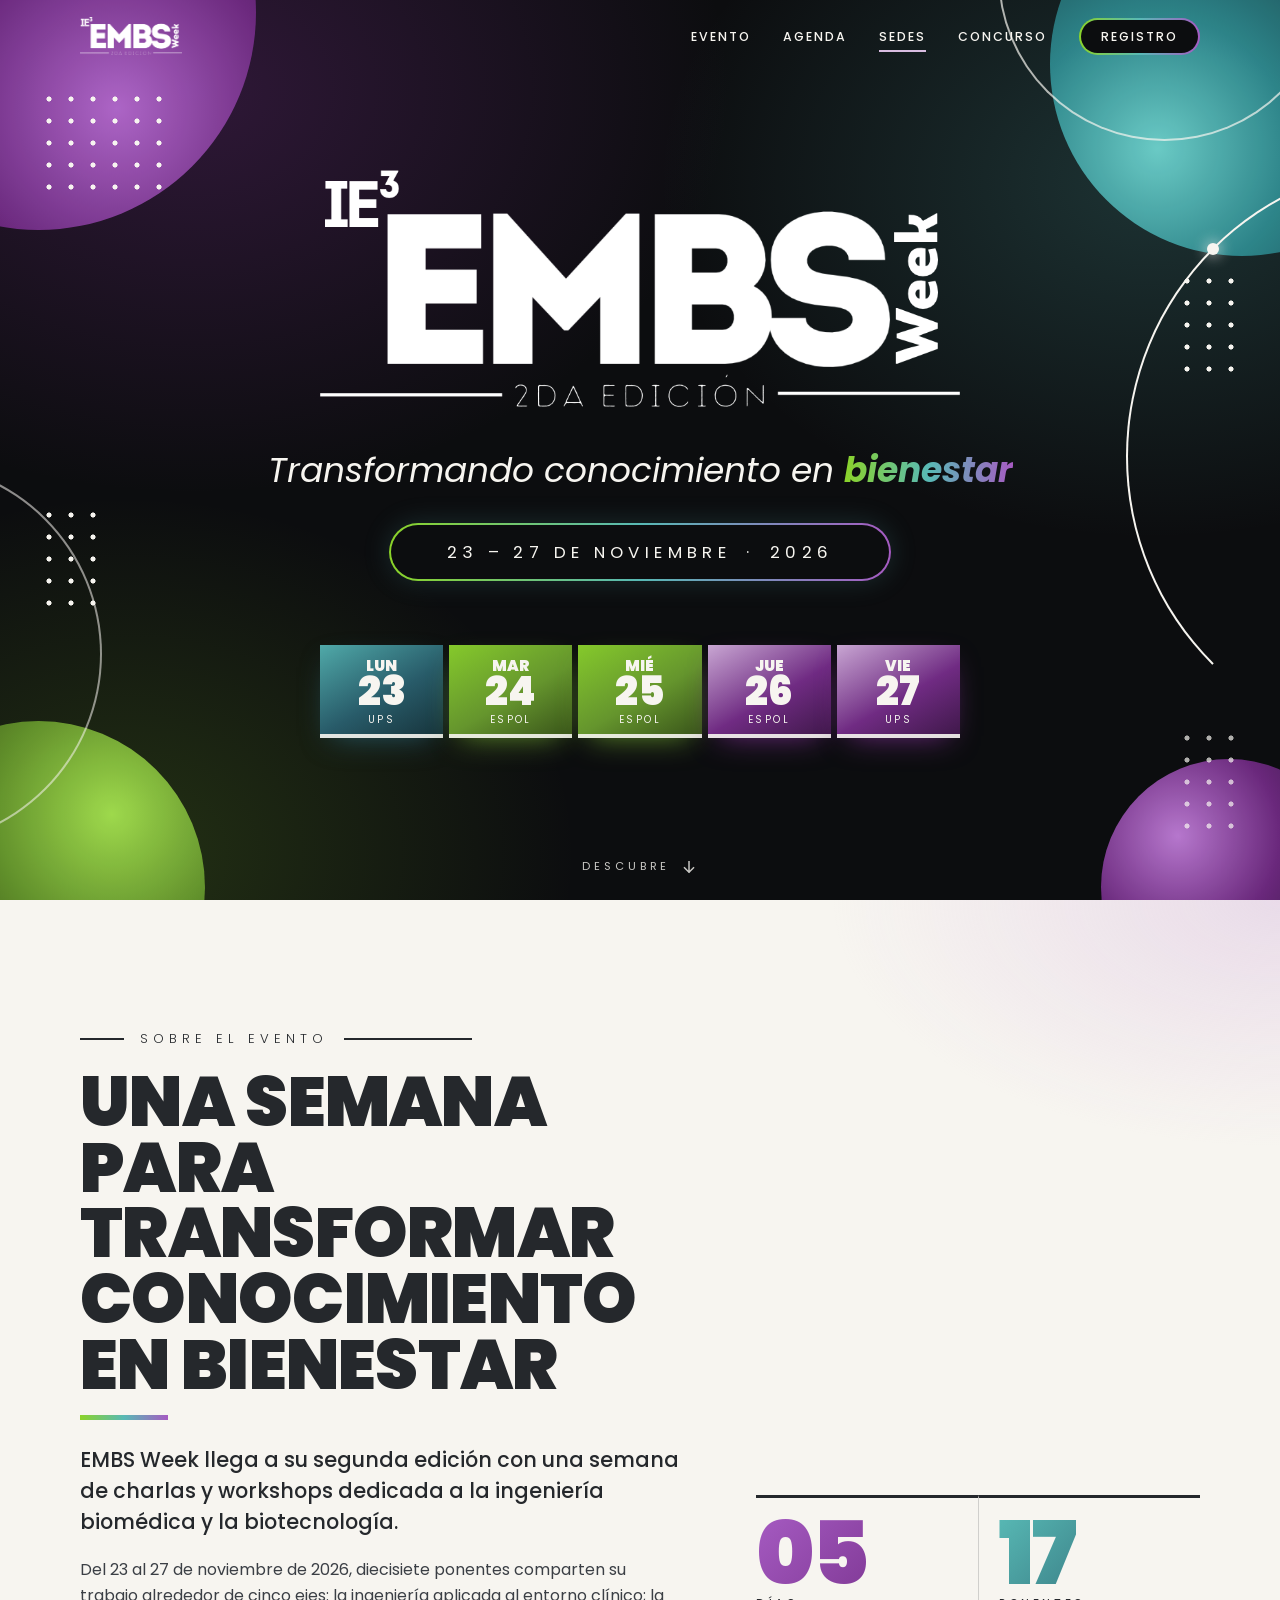
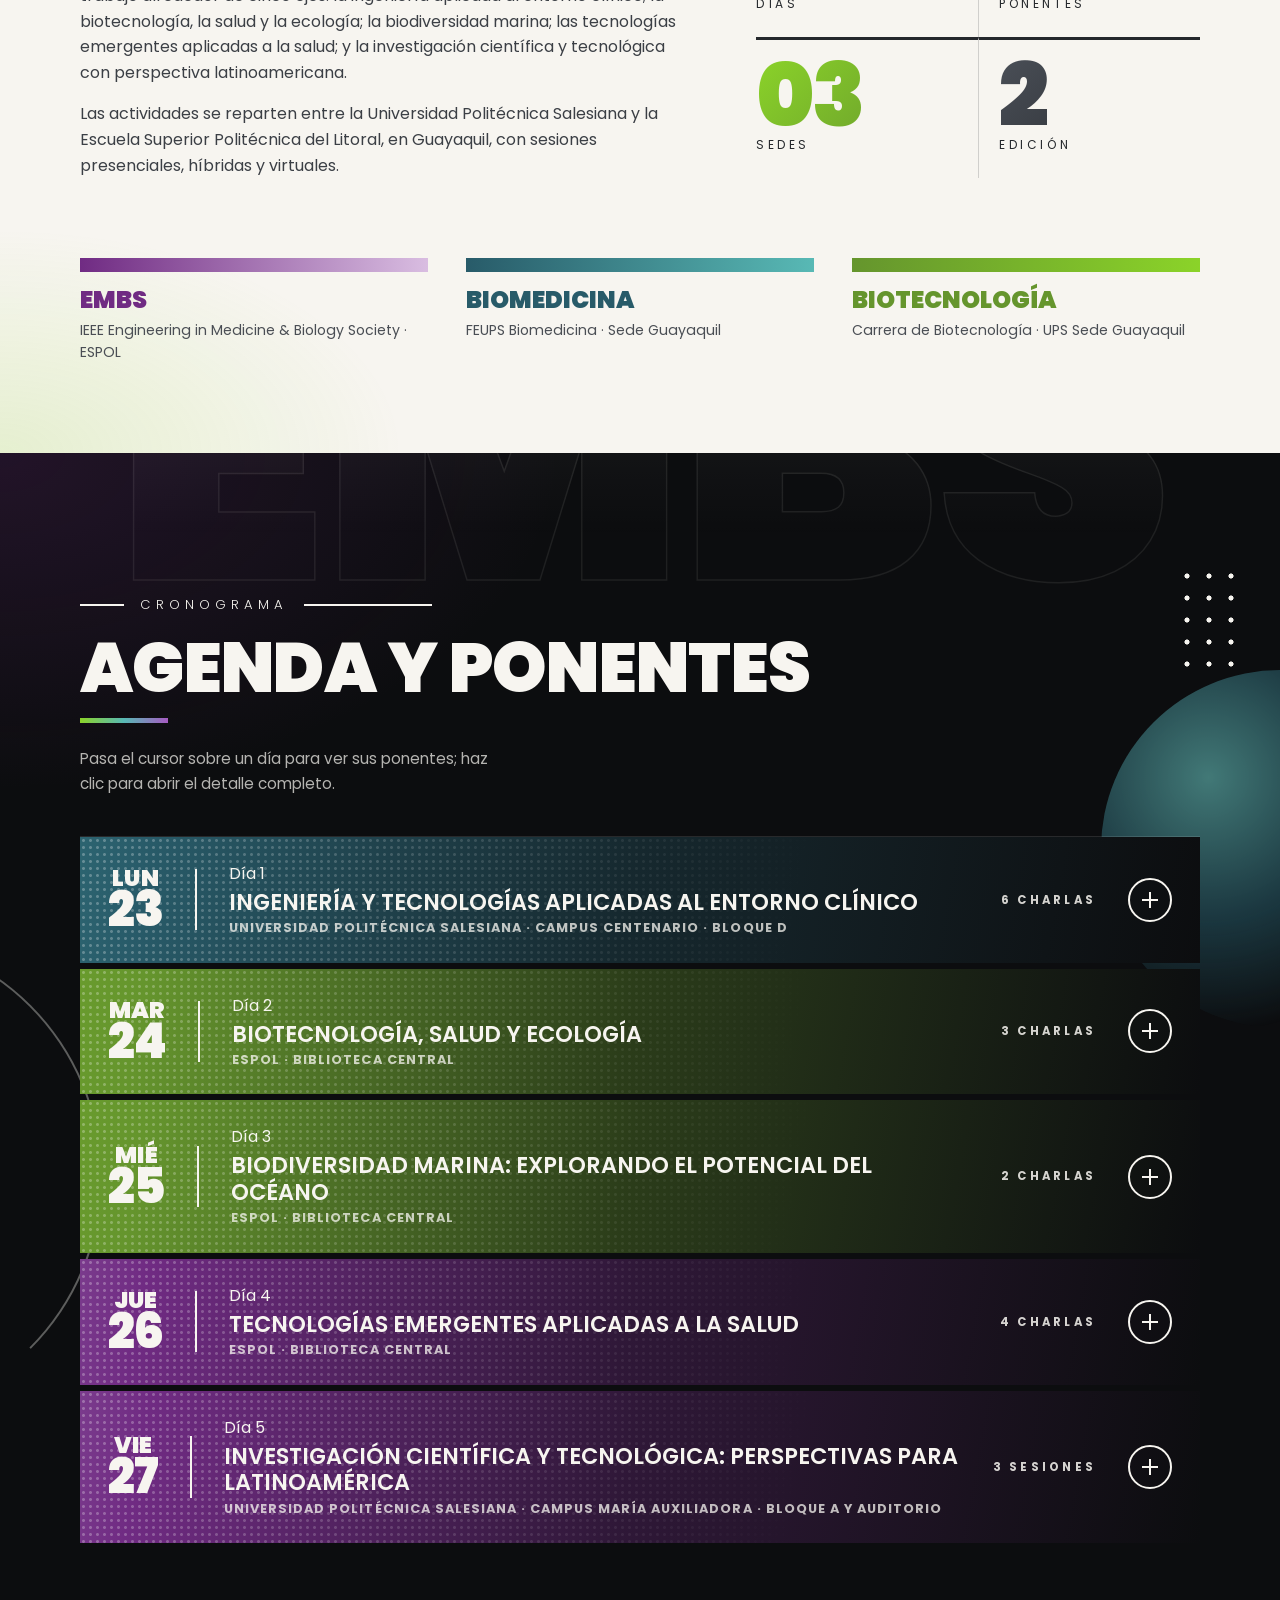
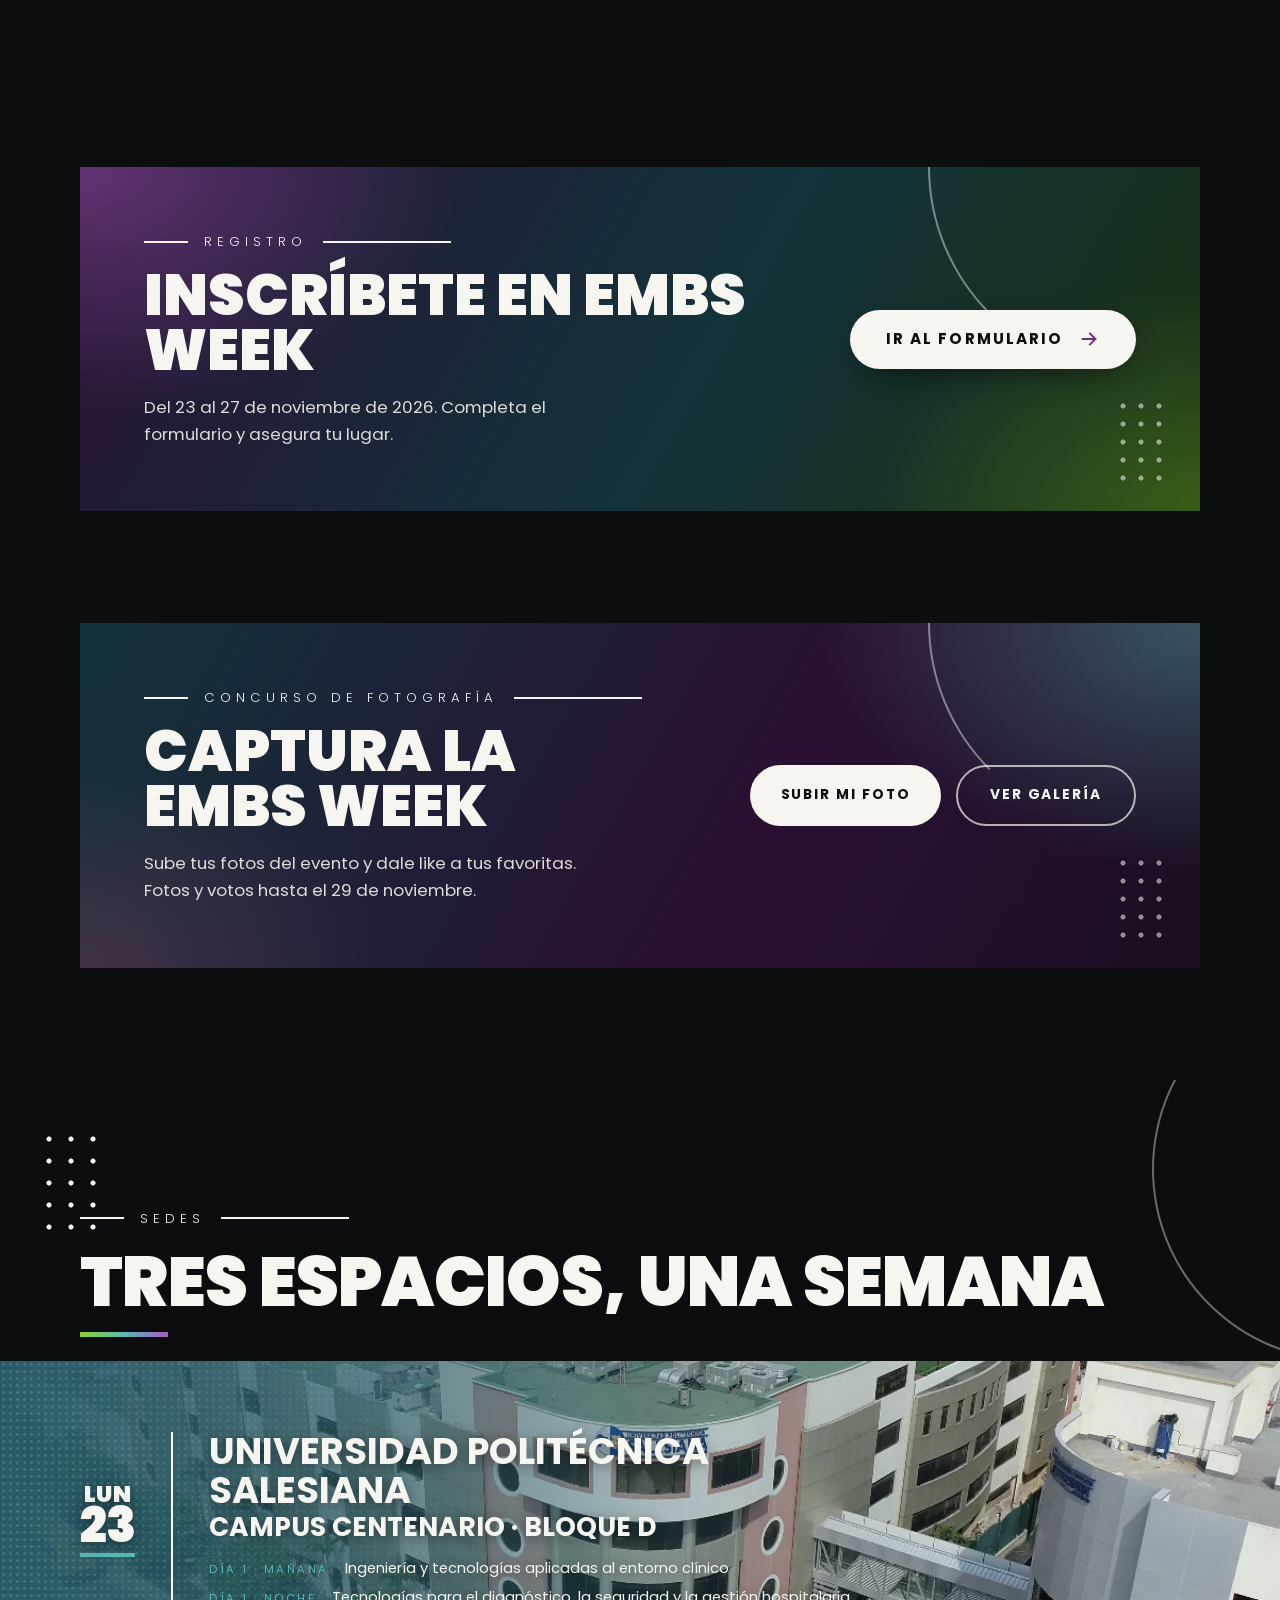
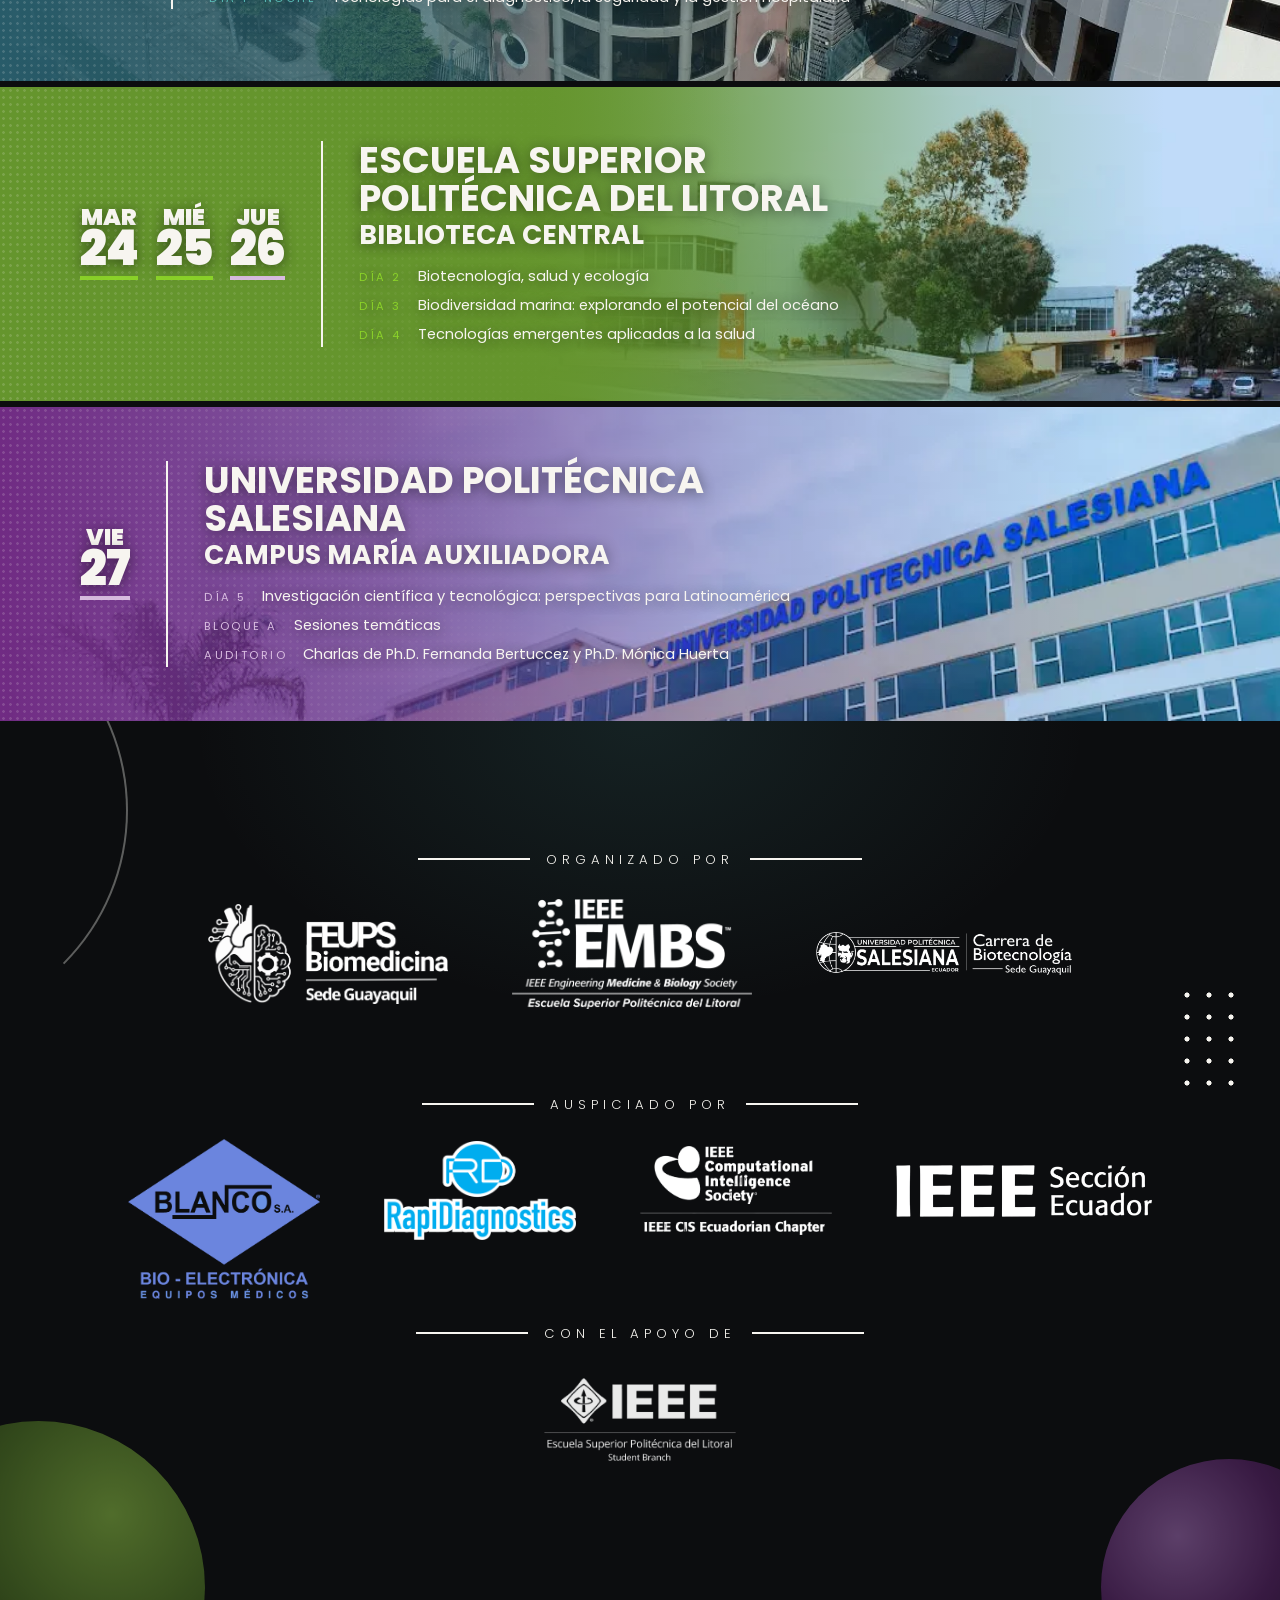
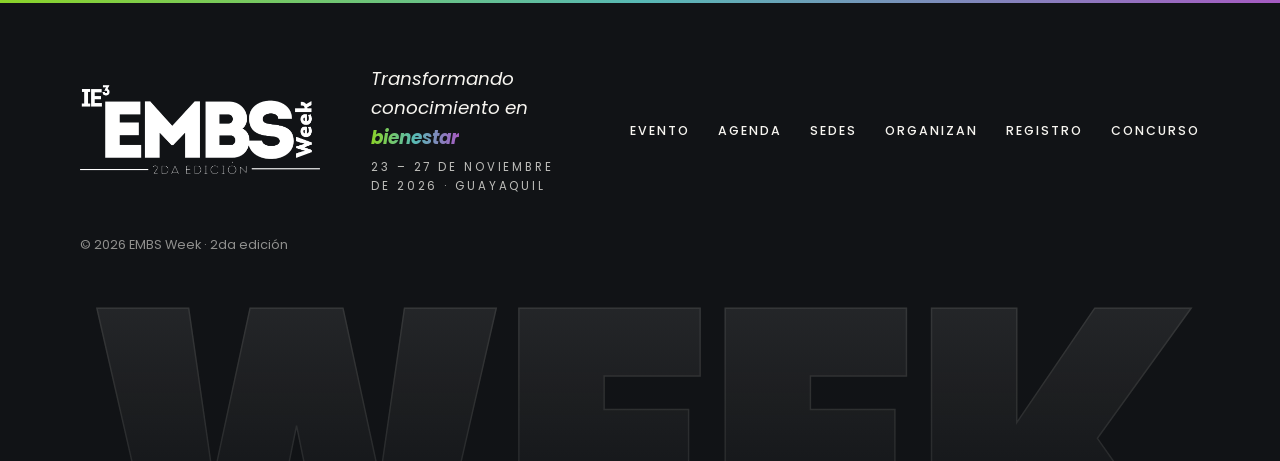
==== commit 94311ac4: "Add files via upload" ====
--- a/index.html
+++ b/index.html
@@ -150,7 +150,7 @@
               <span class="day__info">
                 <span class="day__n">Día 1</span>
                 <span class="day__theme">Ingeniería y tecnologías aplicadas al entorno clínico</span>
-                <span class="day__venue">Universidad Politécnica Salesiana · Campus Centenario</span>
+                <span class="day__venue">Universidad Politécnica Salesiana · Campus Centenario · Bloque D</span>
               </span>
               <span class="day__count">6 charlas</span>
               <span class="day__icon" aria-hidden="true"></span>
@@ -224,7 +224,7 @@
                 <span class="vband__media" style="--photo:url('assets/img/sedes/ups-centenario.webp')" aria-hidden="true"></span>
                 <span class="date date--band"><span class="date__dow">Lun</span><span class="date__num">23</span></span>
                 <span class="vband__rule" aria-hidden="true"></span>
-                <p class="vband__name">Universidad Politécnica Salesiana <span>Campus Centenario</span></p>
+                <p class="vband__name">Universidad Politécnica Salesiana <span>Campus Centenario · Bloque D</span></p>
               </footer>
             </div>
           </div>
@@ -405,7 +405,7 @@
               <span class="day__info">
                 <span class="day__n">Día 5</span>
                 <span class="day__theme">Investigación científica y tecnológica: perspectivas para Latinoamérica</span>
-                <span class="day__venue">Universidad Politécnica Salesiana · Campus María Auxiliadora</span>
+                <span class="day__venue">Universidad Politécnica Salesiana · Campus María Auxiliadora · Bloque A y Auditorio</span>
               </span>
               <span class="day__count">3 sesiones</span>
               <span class="day__icon" aria-hidden="true"></span>
@@ -420,7 +420,7 @@
                   </figure>
                   <div class="talk__body">
                     <p class="talk__name">Sesiones temáticas</p>
-                    <p class="talk__meta"><span class="time"><svg aria-hidden="true"><use href="#i-clock"/></svg>09:30 AM</span><span class="mode">Presencial</span></p>
+                    <p class="talk__meta"><span class="time"><svg aria-hidden="true"><use href="#i-clock"/></svg>09:30 AM</span><span class="mode">Bloque A</span></p>
                     <p class="talk__title">Espacios académicos para explorar distintas áreas de la Ingeniería Biomédica y la Biotecnología</p>
                   </div>
                 </li>
@@ -428,7 +428,7 @@
                   <figure class="avatar" data-photo="assets/img/ponentes/fernanda-bertuccez.webp" data-name="Fernanda Bertuccez"><span>FB</span></figure>
                   <div class="talk__body">
                     <p class="talk__name">Ph.D. Fernanda Bertuccez</p>
-                    <p class="talk__meta"><span class="time"><svg aria-hidden="true"><use href="#i-clock"/></svg>10:30 AM</span><span class="mode">Presencial</span></p>
+                    <p class="talk__meta"><span class="time"><svg aria-hidden="true"><use href="#i-clock"/></svg>10:30 AM</span><span class="mode">Auditorio</span></p>
                     <p class="talk__title">Innovación en medicina reproductiva: análisis de datos mediante IA y aplicaciones especializadas</p>
                     <a class="talk__cta" data-registro="" href="#" hidden>Registrarme</a>
                   </div>
@@ -437,7 +437,7 @@
                   <figure class="avatar" data-photo="assets/img/ponentes/monica-huerta.webp" data-name="Mónica Huerta"><span>MH</span></figure>
                   <div class="talk__body">
                     <p class="talk__name">Ph.D. Mónica Huerta</p>
-                    <p class="talk__meta"><span class="time"><svg aria-hidden="true"><use href="#i-clock"/></svg>11:20 AM</span><span class="mode">Presencial</span></p>
+                    <p class="talk__meta"><span class="time"><svg aria-hidden="true"><use href="#i-clock"/></svg>11:20 AM</span><span class="mode">Auditorio</span></p>
                     <p class="talk__title">Retos para el desarrollo de la Ingeniería Biomédica en Latinoamérica</p>
                     <a class="talk__cta" data-registro="" href="#" hidden>Registrarme</a>
                   </div>
@@ -448,7 +448,7 @@
                 <span class="vband__media" style="--photo:url('assets/img/sedes/ups-maria-auxiliadora.webp');--pos:60% 22%" aria-hidden="true"></span>
                 <span class="date date--band"><span class="date__dow">Vie</span><span class="date__num">27</span></span>
                 <span class="vband__rule" aria-hidden="true"></span>
-                <p class="vband__name">Universidad Politécnica Salesiana <span>Campus María Auxiliadora</span></p>
+                <p class="vband__name">Universidad Politécnica Salesiana <span>Campus María Auxiliadora · Bloque A y Auditorio</span></p>
               </footer>
             </div>
           </div>
@@ -523,7 +523,7 @@
           </div>
           <span class="vband__rule" aria-hidden="true"></span>
           <div class="venue__text">
-            <h3 class="venue__name">Universidad Politécnica Salesiana <span>Campus Centenario</span></h3>
+            <h3 class="venue__name">Universidad Politécnica Salesiana <span>Campus Centenario · Bloque D</span></h3>
             <ul class="venue__days">
               <li><b>Día 1 · Mañana</b> Ingeniería y tecnologías aplicadas al entorno clínico</li>
               <li><b>Día 1 · Noche</b> Tecnologías para el diagnóstico, la seguridad y la gestión hospitalaria</li>
@@ -563,6 +563,8 @@
             <h3 class="venue__name">Universidad Politécnica Salesiana <span>Campus María Auxiliadora</span></h3>
             <ul class="venue__days">
               <li><b>Día 5</b> Investigación científica y tecnológica: perspectivas para Latinoamérica</li>
+              <li><b>Bloque A</b> Sesiones temáticas</li>
+              <li><b>Auditorio</b> Charlas de Ph.D. Fernanda Bertuccez y Ph.D. Mónica Huerta</li>
             </ul>
           </div>
         </div>
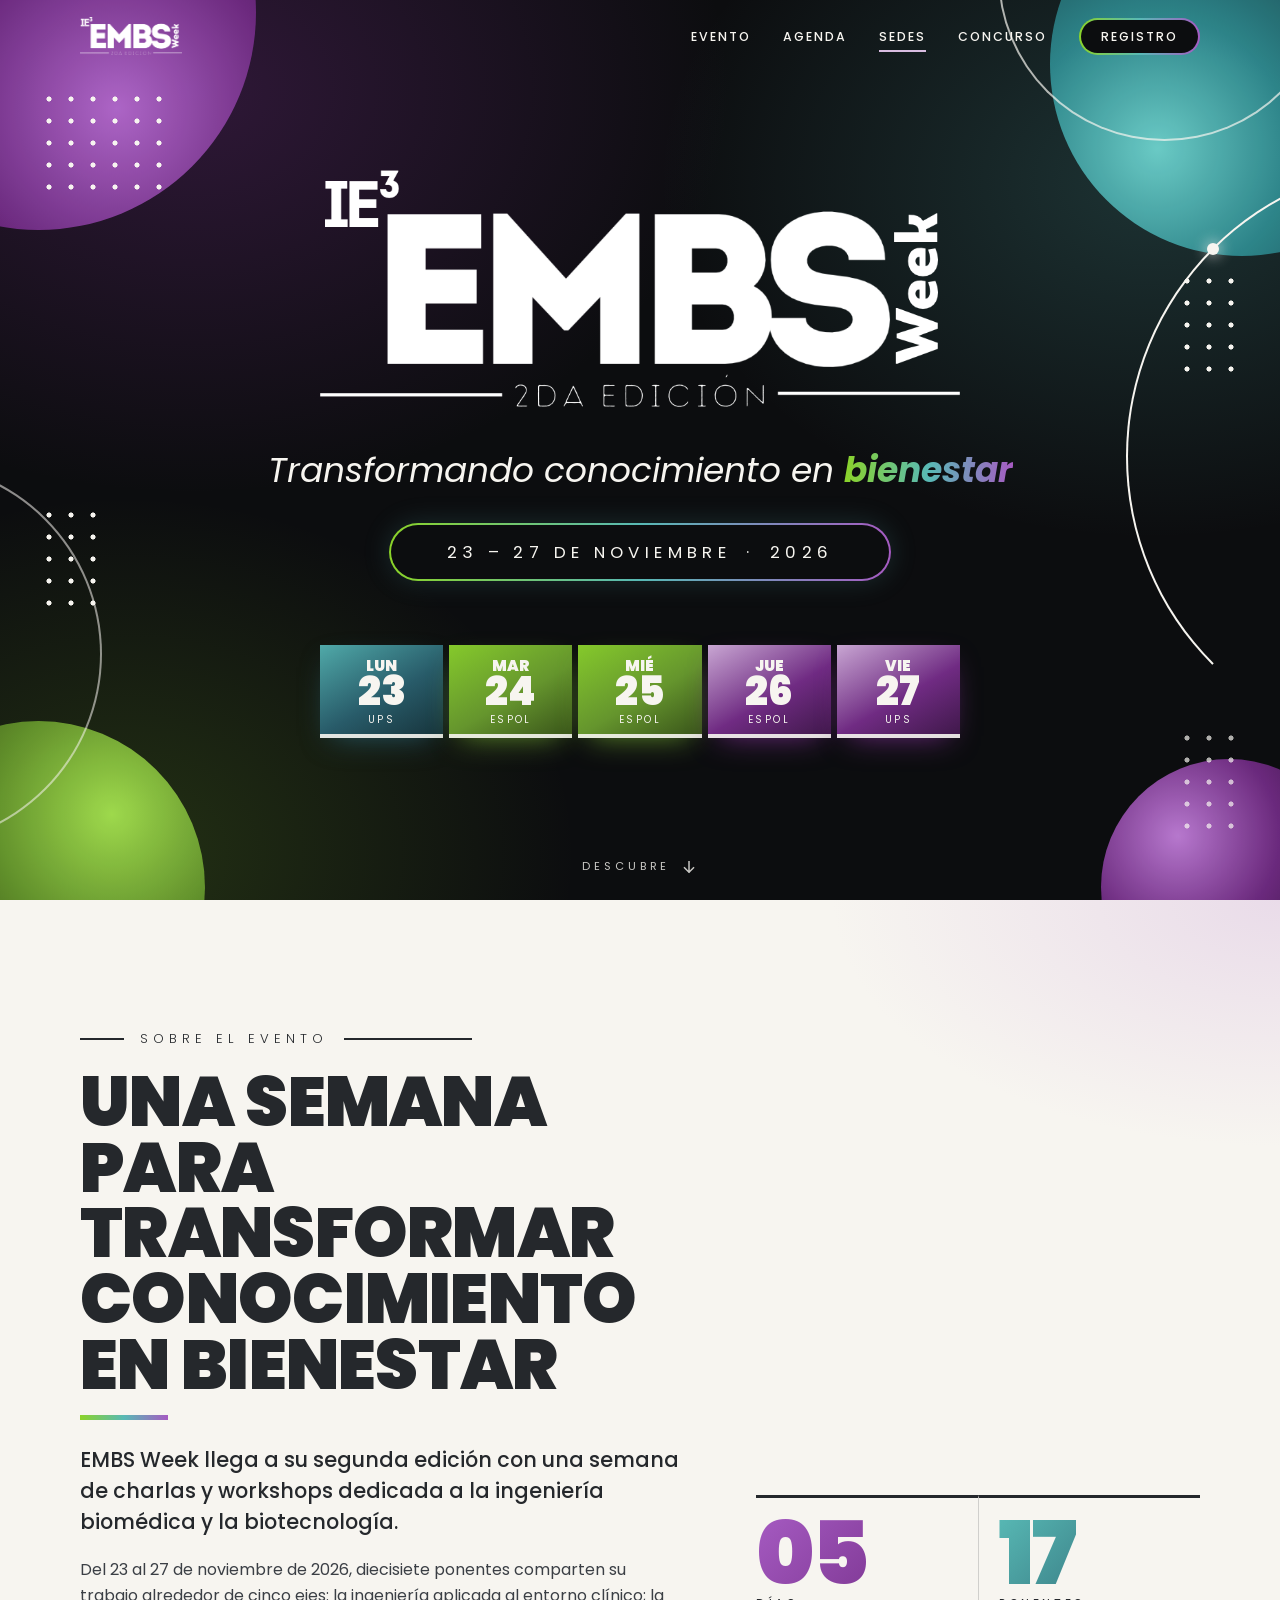
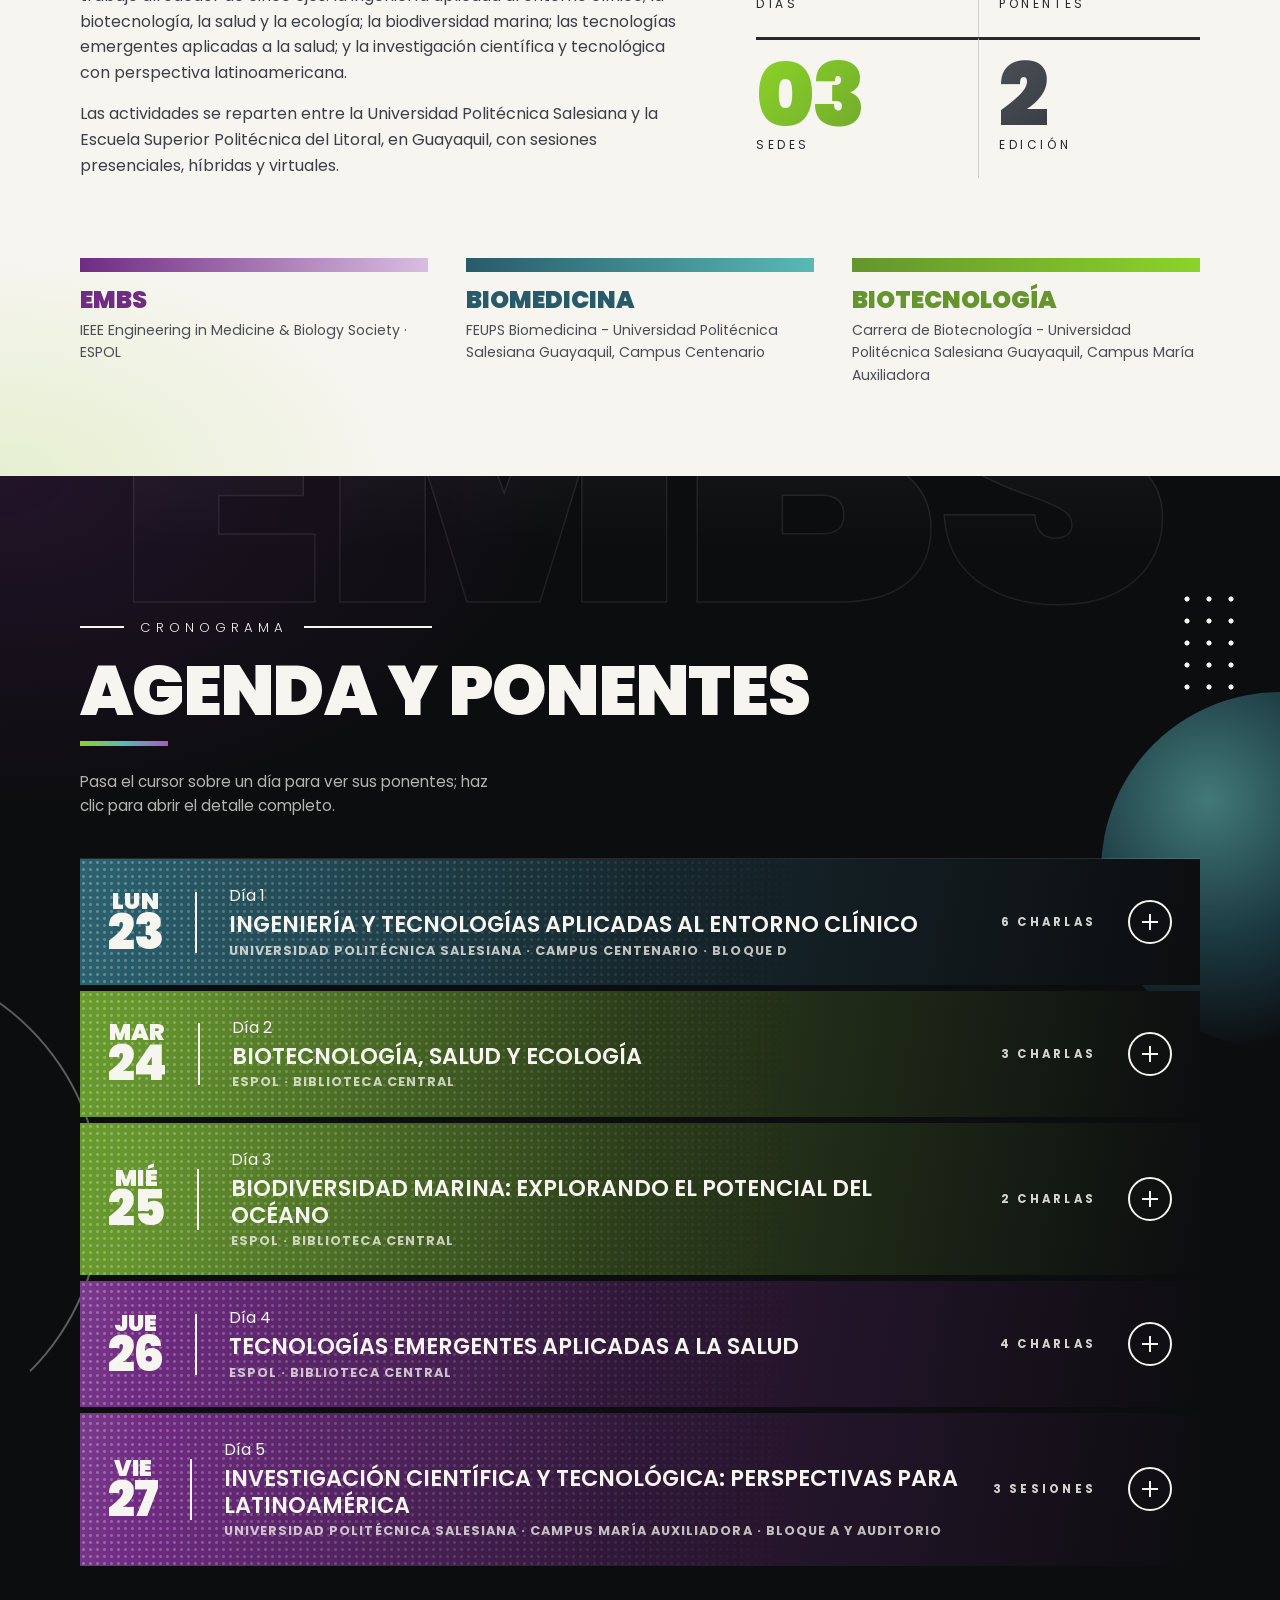
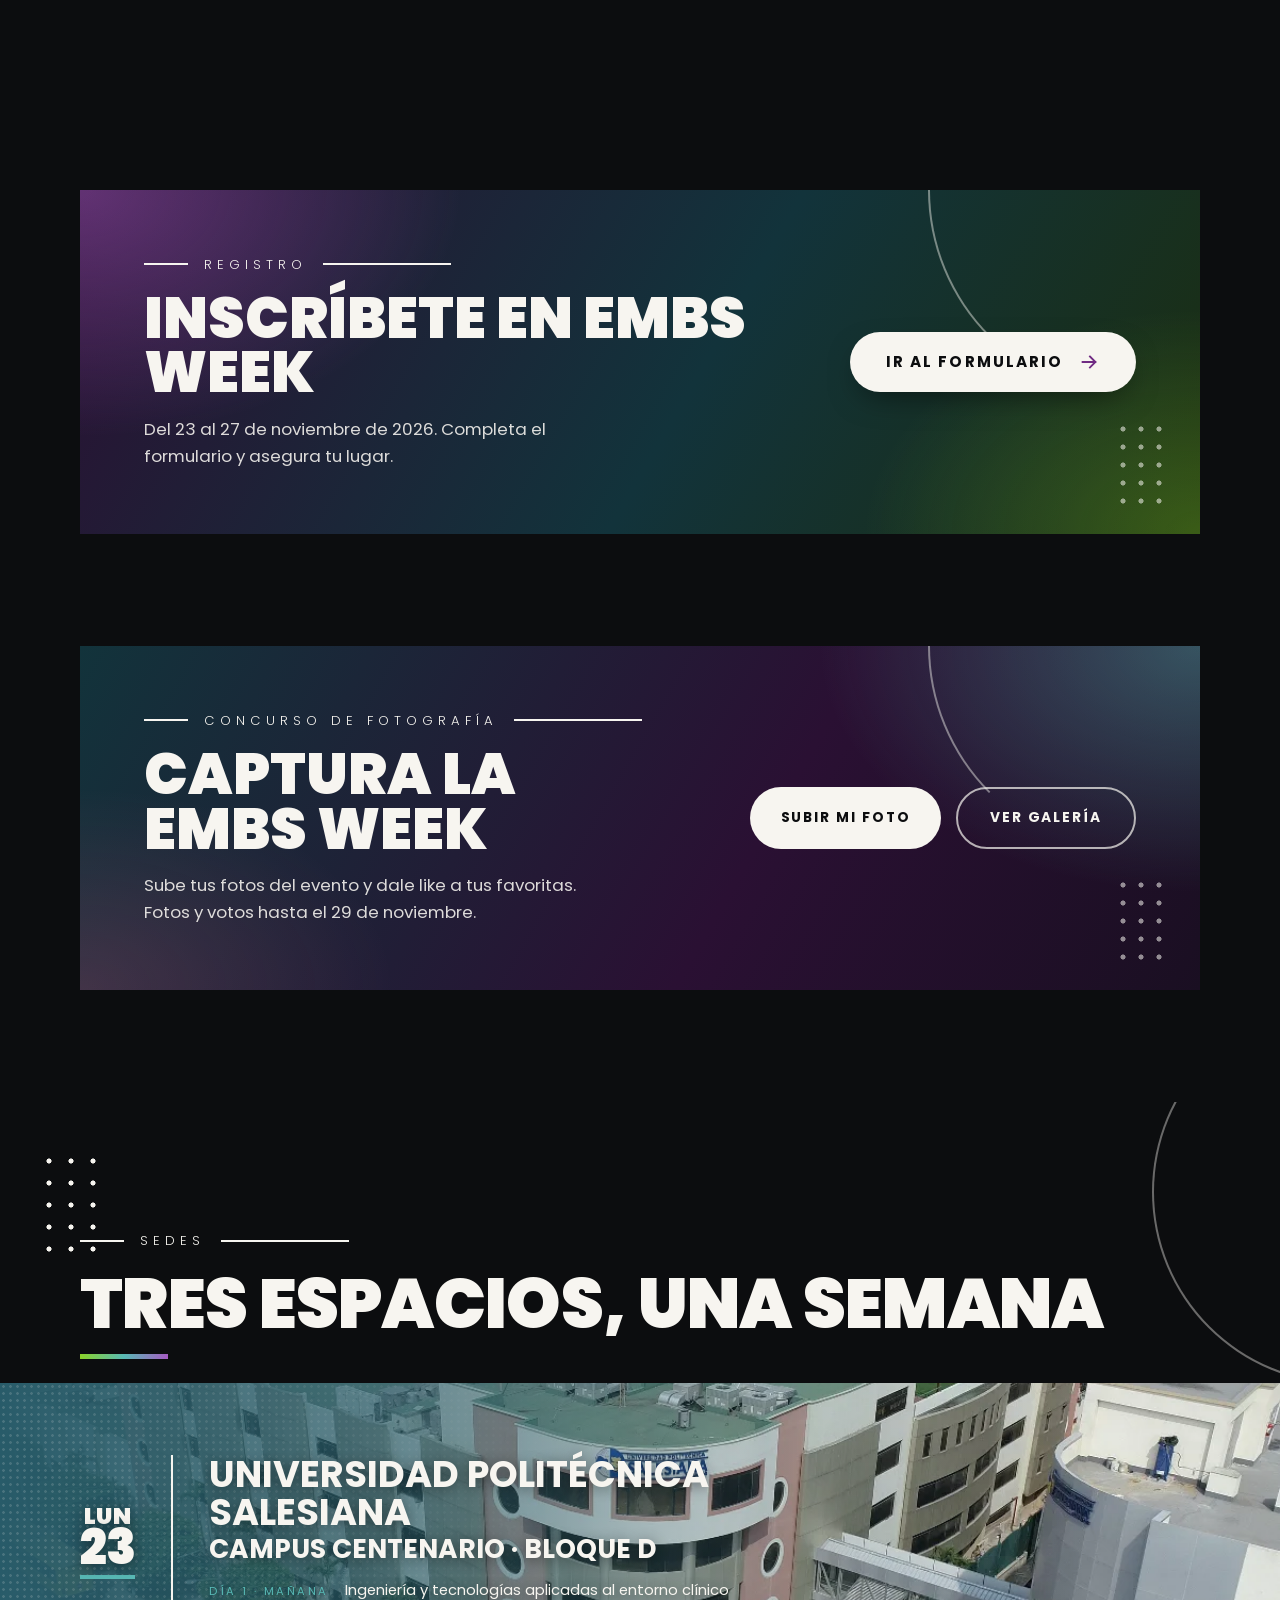
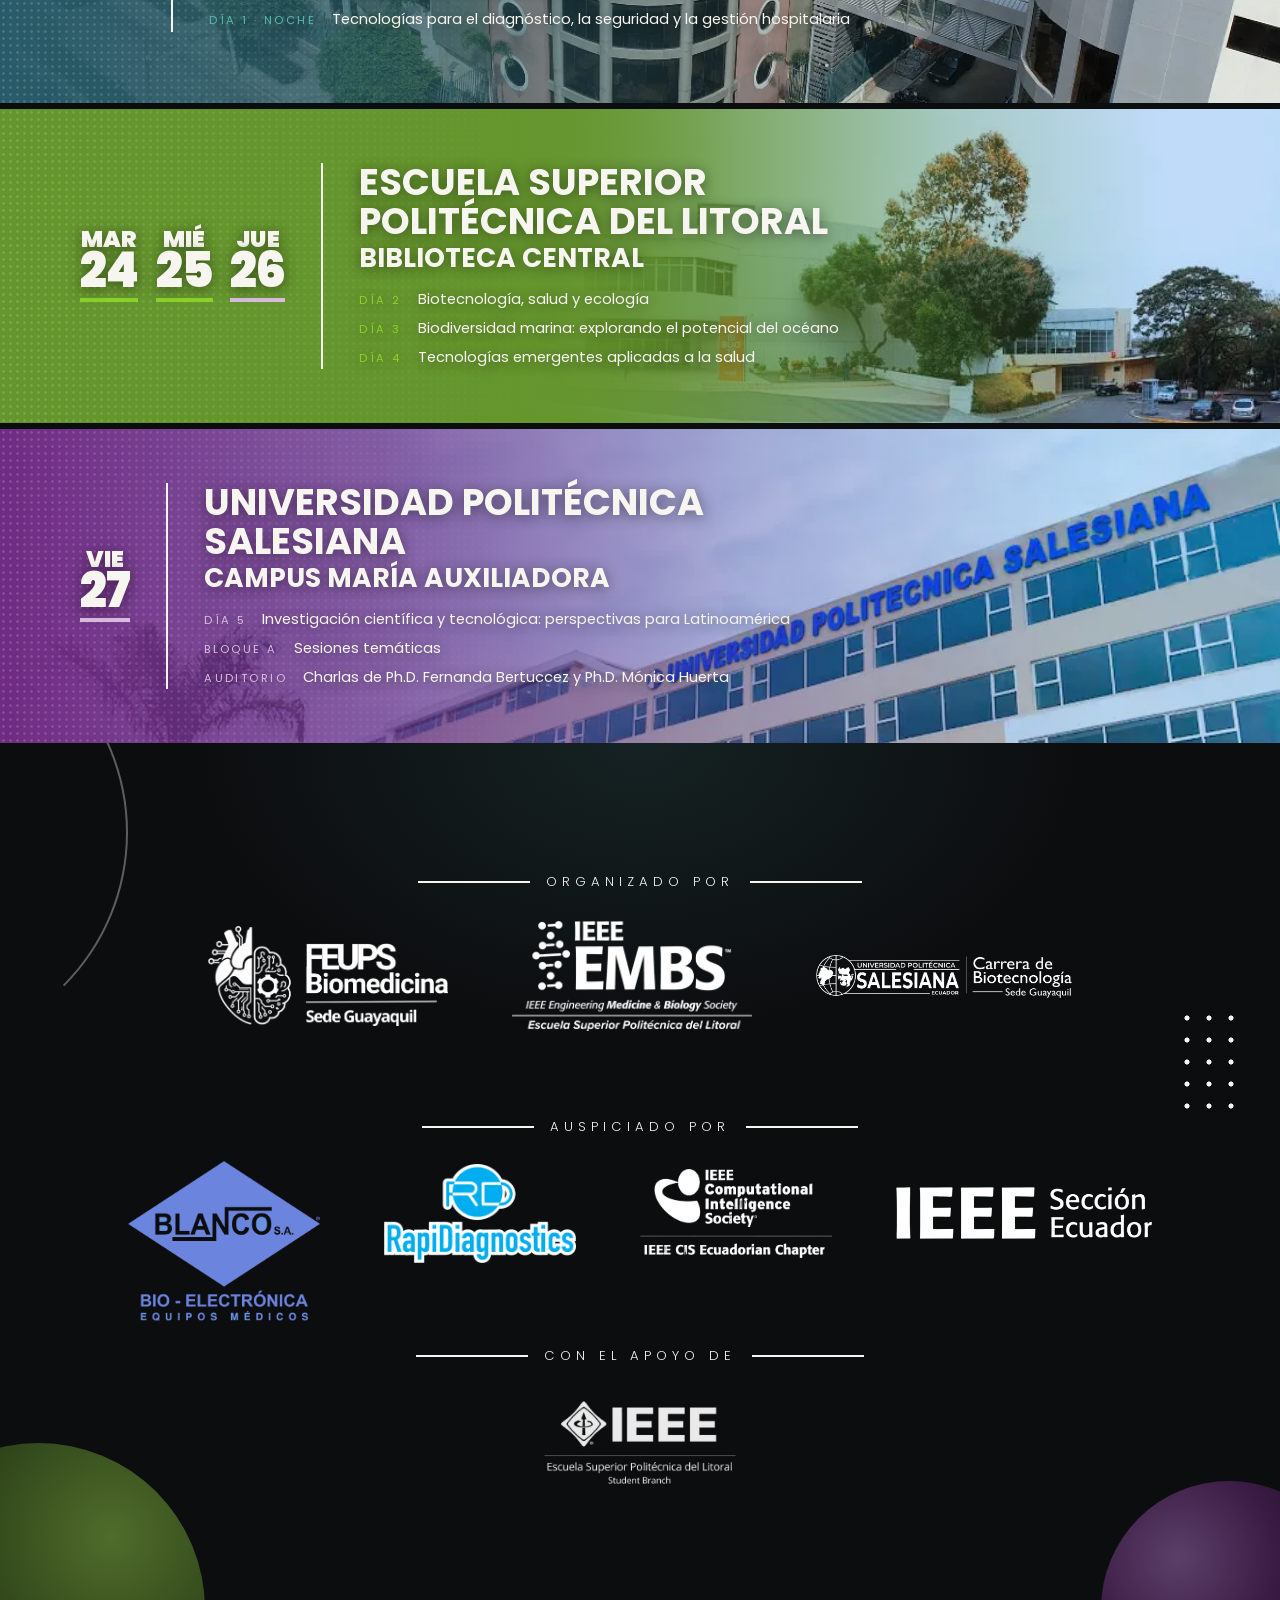
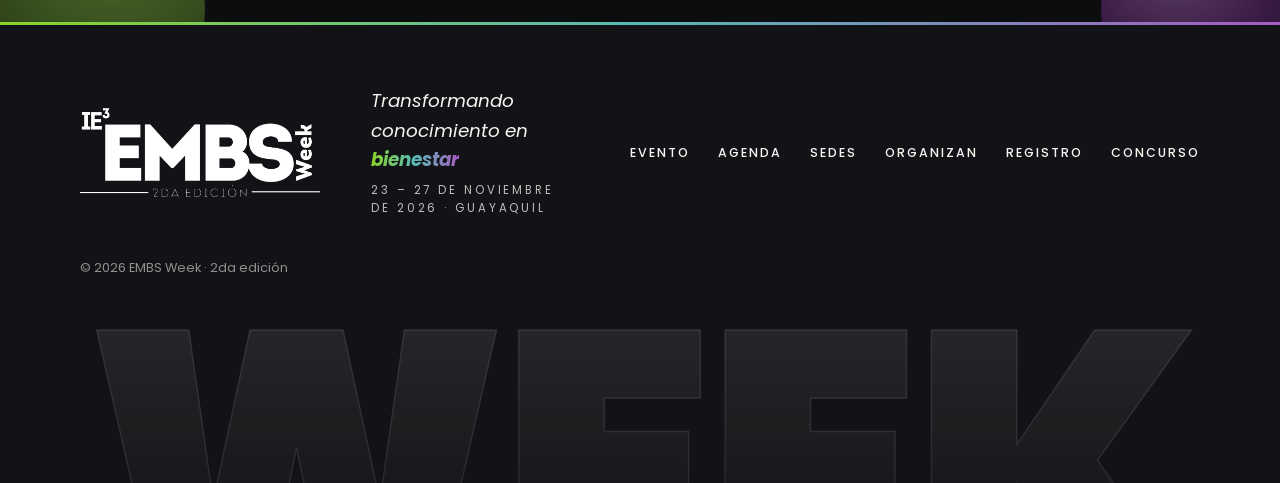
==== commit 4fb1108d: "Add files via upload" ====
--- a/index.html
+++ b/index.html
@@ -116,12 +116,12 @@
         <li class="pillar" style="--c1:#285B69;--c2:#58B9B5">
           <span class="pillar__bar" aria-hidden="true"></span>
           <p class="pillar__key">Biomedicina</p>
-          <p class="pillar__name">FEUPS Biomedicina · Sede Guayaquil</p>
+          <p class="pillar__name">FEUPS Biomedicina - Universidad Politécnica Salesiana Guayaquil, Campus Centenario</p>
         </li>
         <li class="pillar" style="--c1:#65952D;--c2:#8BD329">
           <span class="pillar__bar" aria-hidden="true"></span>
           <p class="pillar__key">Biotecnología</p>
-          <p class="pillar__name">Carrera de Biotecnología · UPS Sede Guayaquil</p>
+          <p class="pillar__name">Carrera de Biotecnología - Universidad Politécnica Salesiana Guayaquil, Campus María Auxiliadora</p>
         </li>
       </ul>
     </div>
@@ -589,9 +589,9 @@
       <div class="partners__group">
         <p class="eyebrow eyebrow--center"><span>Organizado por</span></p>
         <ul class="logos logos--lg">
-          <li><img src="assets/img/logos/feups-biomedicina.png" alt="FEUPS Biomedicina, Sede Guayaquil" width="1018" height="423" loading="lazy"></li>
+          <li><img src="assets/img/logos/feups-biomedicina.png" alt="FEUPS Biomedicina - Universidad Politécnica Salesiana Guayaquil, Campus Centenario" width="1018" height="423" loading="lazy"></li>
           <li><img src="assets/img/logos/ieee-embs-espol.png" alt="IEEE Engineering in Medicine and Biology Society, Escuela Superior Politécnica del Litoral" width="989" height="452" loading="lazy"></li>
-          <li class="logo--wide"><img src="assets/img/logos/ups-biotecnologia.png" alt="Universidad Politécnica Salesiana, Carrera de Biotecnología, Sede Guayaquil" width="942" height="157" loading="lazy"></li>
+          <li class="logo--wide"><img src="assets/img/logos/ups-biotecnologia.png" alt="Carrera de Biotecnología - Universidad Politécnica Salesiana Guayaquil, Campus María Auxiliadora" width="942" height="157" loading="lazy"></li>
         </ul>
       </div>
 
--- a/styles.css
+++ b/styles.css
@@ -1033,3 +1033,7 @@
 .sheet { max-width: 100vw; }
 .viewer__cap > div { flex: 1; min-width: 0; }
 @media (max-width: 640px) { .sheet { margin: 0; max-height: 100dvh; } .like--lg span { display: none; } .like--lg { width: 48px; height: 48px; padding: 0; justify-content: center; } }
+.c-steps__ig { color: var(--lime); font-weight: 600; text-decoration: none; border-bottom: 1.5px solid currentColor; }
+.c-steps__ig:hover { color: var(--turq); }
+.c-steps { display: grid; grid-template-columns: repeat(2, max-content); gap: 1rem 3rem; }
+@media (max-width: 760px) { .c-steps { grid-template-columns: 1fr; } }
